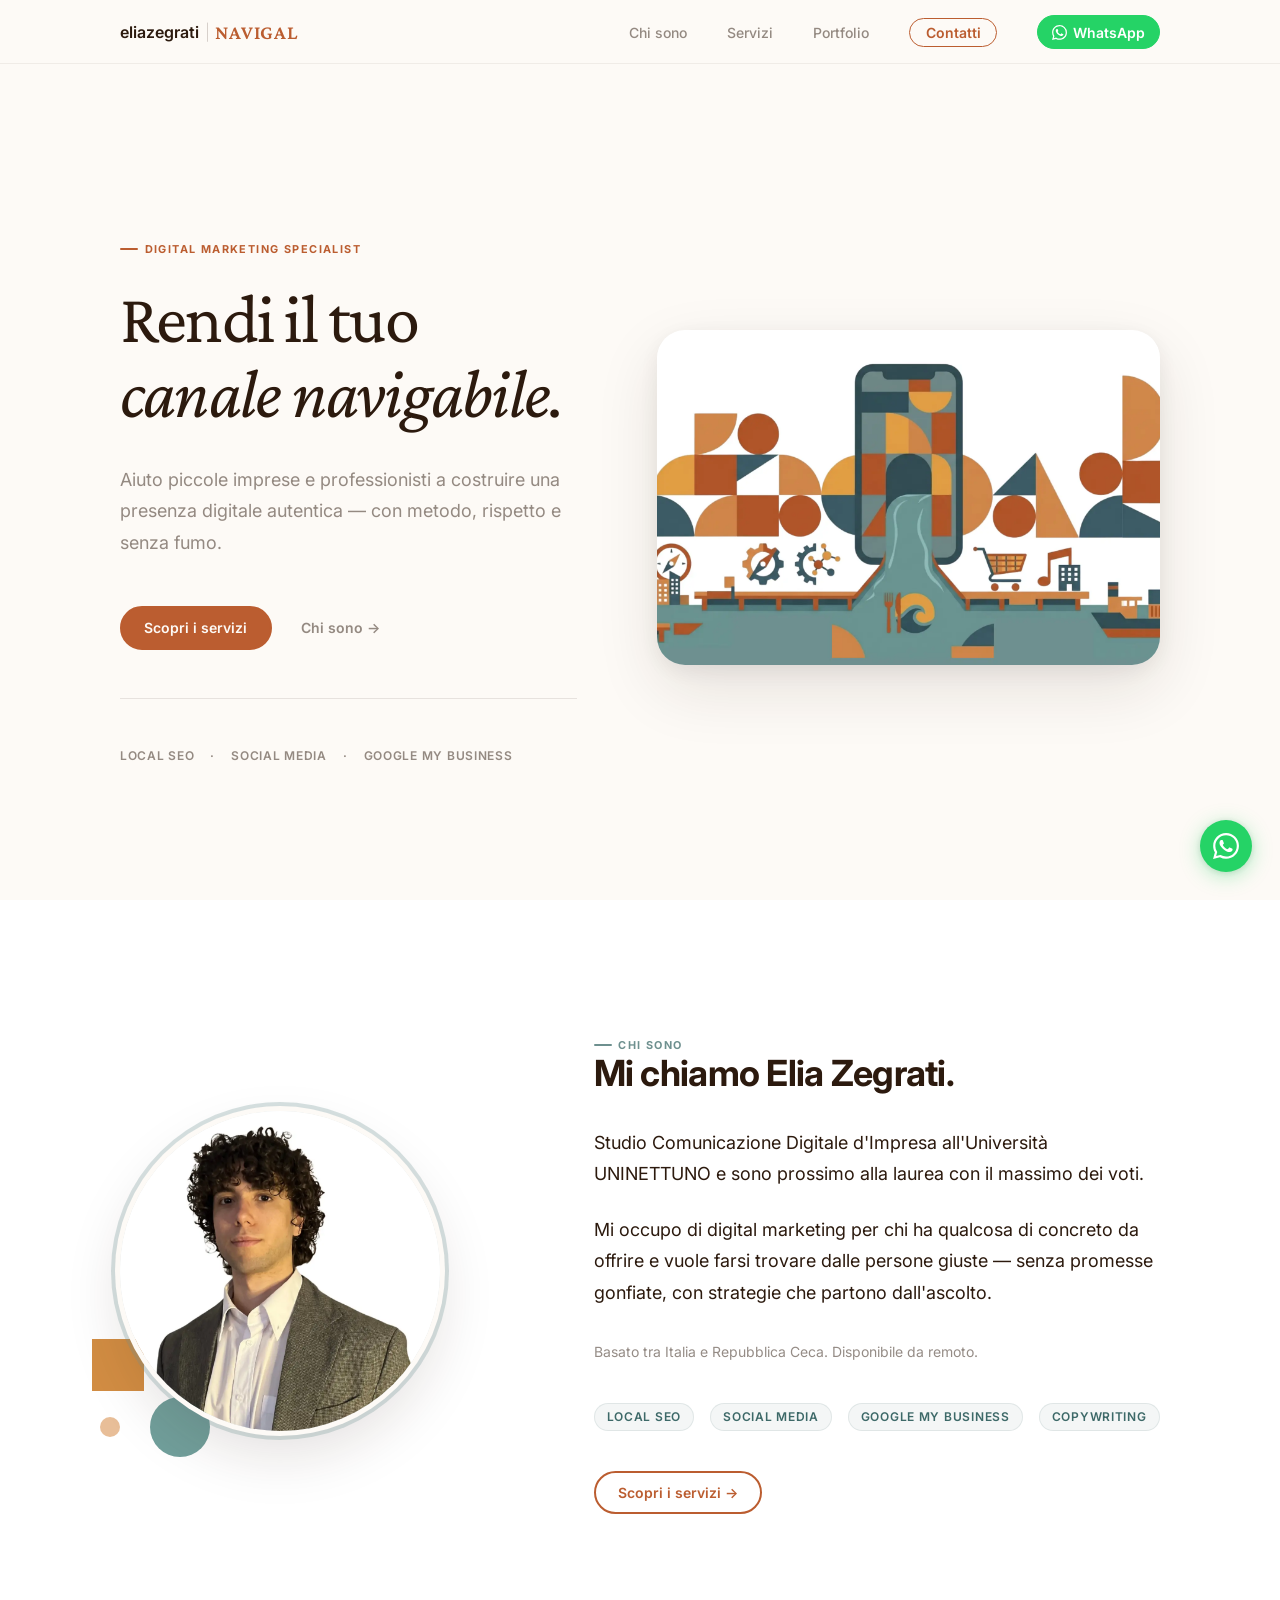
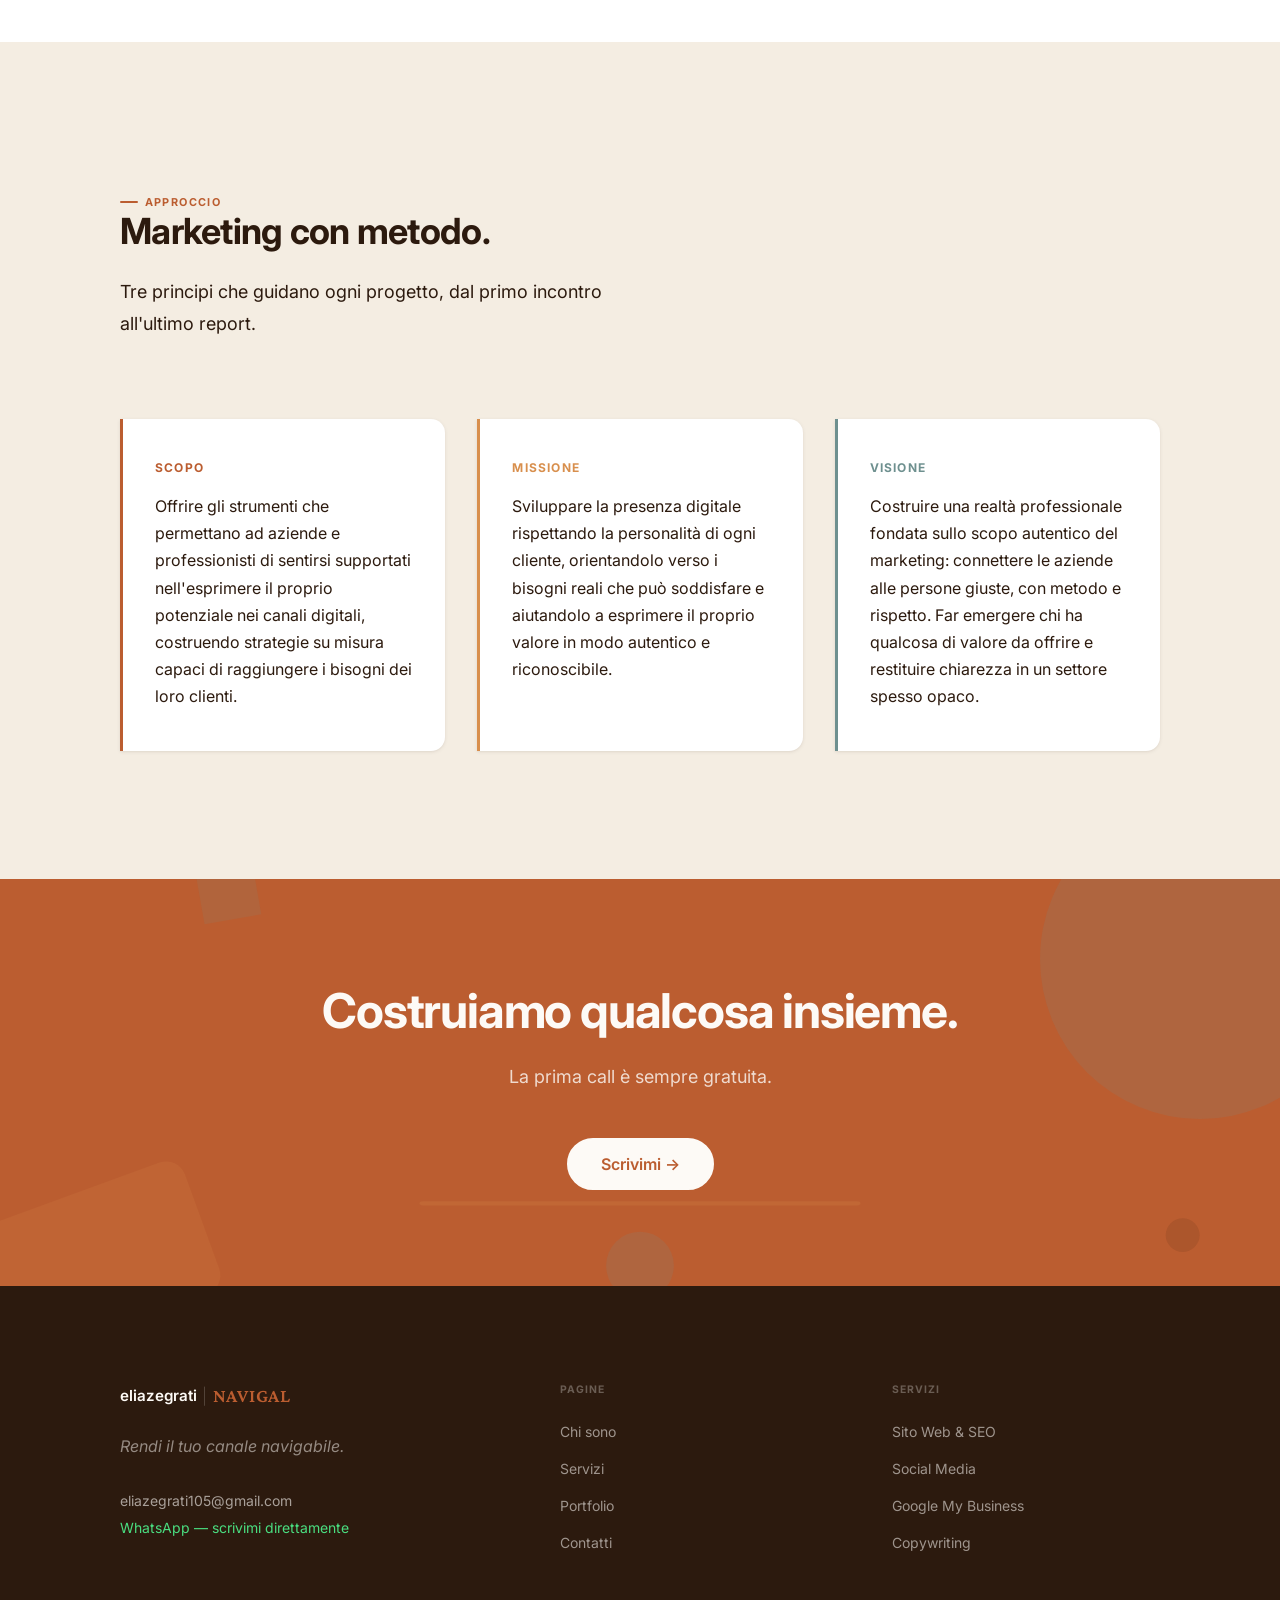
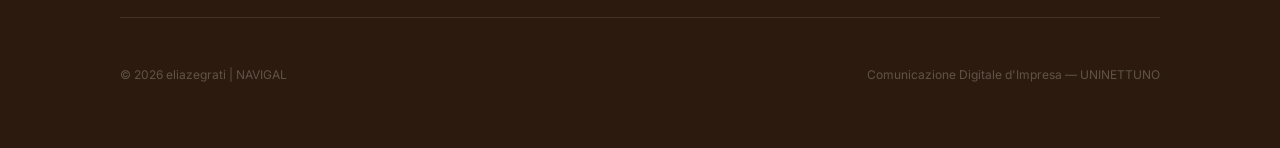
==== index.html @ 1ebd7a53 "primo commit" ====
<!DOCTYPE html>
<html lang="it">
<head>
  <meta charset="UTF-8">
  <meta name="viewport" content="width=device-width, initial-scale=1.0">
  <title>Elia Zegrati | NAVIGAL — Digital Marketing</title>
  <meta name="description" content="Elia Zegrati, digital marketing specialist. Local SEO, Social Media, Copywriting per piccole imprese e professionisti.">
  <link rel="preconnect" href="https://fonts.googleapis.com">
  <link rel="preconnect" href="https://fonts.gstatic.com" crossorigin>
  <link href="https://fonts.googleapis.com/css2?family=Crimson+Pro:ital,wght@0,400;0,500;0,600;1,400;1,500&family=Inter:wght@400;500;600;700;800&display=swap" rel="stylesheet">
  <link rel="stylesheet" href="css/reset.css">
  <link rel="stylesheet" href="css/variables.css">
  <link rel="stylesheet" href="css/typography.css">
  <link rel="stylesheet" href="css/components.css">
  <link rel="stylesheet" href="css/layout.css">
</head>
<body>

  <!-- ══ NAVIGATION ══ -->
  <header class="site-header" id="site-header">
    <div class="container">
      <nav class="nav" aria-label="Navigazione principale">
        <a href="index.html" class="nav-logo" aria-label="Torna alla home — Elia Zegrati NAVIGAL">
          <span class="nav-logo-name">eliazegrati</span>
          <span class="nav-logo-sep" aria-hidden="true">|</span>
          <span class="nav-logo-brand">NAVIGAL</span>
        </a>
        <button class="nav-toggle" id="nav-toggle" aria-expanded="false" aria-controls="nav-menu" aria-label="Apri menu di navigazione">
          <span></span><span></span><span></span>
        </button>
        <ul class="nav-menu" id="nav-menu" role="list">
          <li><a href="#chi-sono" class="nav-link">Chi sono</a></li>
          <li><a href="servizi.html" class="nav-link">Servizi</a></li>
          <li><a href="portfolio.html" class="nav-link">Portfolio</a></li>
          <li><a href="mailto:eliazegrati105@gmail.com" class="nav-cta">Contatti</a></li>
          <li>
            <a href="https://wa.me/393393580501" class="nav-wa" target="_blank" rel="noopener noreferrer" aria-label="Scrivimi su WhatsApp">
              <svg viewBox="0 0 24 24" fill="currentColor" aria-hidden="true"><path d="M17.472 14.382c-.297-.149-1.758-.867-2.03-.967-.273-.099-.471-.148-.67.15-.197.297-.767.966-.94 1.164-.173.199-.347.223-.644.075-.297-.15-1.255-.463-2.39-1.475-.883-.788-1.48-1.761-1.653-2.059-.173-.297-.018-.458.13-.606.134-.133.298-.347.446-.52.149-.174.198-.298.298-.497.099-.198.05-.371-.025-.52-.075-.149-.669-1.612-.916-2.207-.242-.579-.487-.5-.669-.51-.173-.008-.371-.01-.57-.01-.198 0-.52.074-.792.372-.272.297-1.04 1.016-1.04 2.479 0 1.462 1.065 2.875 1.213 3.074.149.198 2.096 3.2 5.077 4.487.709.306 1.262.489 1.694.625.712.227 1.36.195 1.871.118.571-.085 1.758-.719 2.006-1.413.248-.694.248-1.289.173-1.413-.074-.124-.272-.198-.57-.347m-5.421 7.403h-.004a9.87 9.87 0 01-5.031-1.378l-.361-.214-3.741.982.998-3.648-.235-.374a9.86 9.86 0 01-1.51-5.26c.001-5.45 4.436-9.884 9.888-9.884 2.64 0 5.122 1.03 6.988 2.898a9.825 9.825 0 012.893 6.994c-.003 5.45-4.437 9.884-9.885 9.884m8.413-18.297A11.815 11.815 0 0012.05 0C5.495 0 .16 5.335.157 11.892c0 2.096.547 4.142 1.588 5.945L.057 24l6.305-1.654a11.882 11.882 0 005.683 1.448h.005c6.554 0 11.89-5.335 11.893-11.893a11.821 11.821 0 00-3.48-8.413z"/></svg>
              WhatsApp
            </a>
          </li>
        </ul>
      </nav>
    </div>
  </header>

  <main>

    <!-- ══ HERO ══ -->
    <section class="hero" aria-label="Presentazione">
      <div class="container">
        <div class="hero-inner">

          <!-- Copy — scorrimento lento -->
          <div class="hero-parallax-l">
            <div class="hero-content">
              <p class="hero-eyebrow">Digital Marketing Specialist</p>
              <h1 class="hero-headline">
                Rendi il tuo<br>
                <em>canale navigabile.</em>
              </h1>
              <p class="hero-sub">
                Aiuto piccole imprese e professionisti a costruire una presenza digitale autentica — con metodo, rispetto e senza fumo.
              </p>
              <div class="hero-actions">
                <a href="servizi.html" class="btn btn-primary">Scopri i servizi</a>
                <a href="#chi-sono" class="btn btn-ghost">Chi sono →</a>
              </div>
              <div class="hero-services" aria-label="Aree di competenza">
                <span class="hero-service-tag">Local SEO</span>
                <span class="hero-service-tag" aria-hidden="true">·</span>
                <span class="hero-service-tag">Social Media</span>
                <span class="hero-service-tag" aria-hidden="true">·</span>
                <span class="hero-service-tag">Google My Business</span>
              </div>
            </div>
          </div>

          <!-- Finestra illustrazione — scorrimento più lento -->
          <div class="hero-parallax-r" aria-hidden="true">
            <div class="hero-window">
              <img
                src="assets/elia-zegrati-navigal-marketing-hero.webp"
                alt=""
                class="hero-window-img"
                fetchpriority="high"
                decoding="async"
              >
            </div>
          </div>

        </div>
      </div>
    </section>

    <!-- ══ CHI SONO ══ -->
    <section class="section section--bg-white" id="chi-sono" aria-labelledby="chisono-heading">
      <div class="container">
        <div class="chisono-grid">

          <div class="chisono-photo-wrap reveal">
            <img
              src="assets/elia-zegrati-digital-marketing-specialist.webp"
              alt="Ritratto di Elia Zegrati"
              class="chisono-photo"
              width="320"
              height="320"
            >
            <svg class="chisono-geo-accent" viewBox="0 0 120 120" fill="none" aria-hidden="true">
              <rect x="0" y="0" width="52" height="52" fill="#C8741A" opacity="0.82"/>
              <circle cx="88" cy="88" r="30" fill="#4A847F" opacity="0.78"/>
              <rect x="58" y="2" width="26" height="26" fill="#BB5D30" opacity="0.52" transform="rotate(18 71 15)"/>
              <circle cx="18" cy="88" r="10" fill="#D88F4D" opacity="0.58"/>
            </svg>
          </div>

          <div class="chisono-text">
            <p class="section-label section-label--verde reveal">Chi sono</p>
            <h2 id="chisono-heading" class="display-md reveal reveal-d1" style="margin-bottom: var(--sp-4);">
              Mi chiamo Elia Zegrati.
            </h2>
            <p class="body-lg reveal reveal-d2">
              Studio Comunicazione Digitale d'Impresa all'Università UNINETTUNO e sono prossimo alla laurea con il massimo dei voti.
            </p>
            <p class="body-lg reveal reveal-d2" style="margin-top: var(--sp-3);">
              Mi occupo di digital marketing per chi ha qualcosa di concreto da offrire e vuole farsi trovare dalle persone giuste — senza promesse gonfiate, con strategie che partono dall'ascolto.
            </p>
            <p class="body-sm reveal reveal-d2" style="margin-top: var(--sp-4); color: var(--inchiostro-50);">
              Basato tra Italia e Repubblica Ceca. Disponibile da remoto.
            </p>
          </div>

          <div class="chisono-after">
            <div class="chisono-tags reveal reveal-d3">
              <span class="chisono-tag">Local SEO</span>
              <span class="chisono-tag">Social Media</span>
              <span class="chisono-tag">Google My Business</span>
              <span class="chisono-tag">Copywriting</span>
            </div>
            <div style="margin-top: var(--sp-5);" class="reveal reveal-d3">
              <a href="servizi.html" class="btn btn-outline">Scopri i servizi →</a>
            </div>
          </div>

        </div>
      </div>
    </section>

    <!-- ══ APPROCCIO / VALORI ══ -->
    <section class="section section--bg-warm" aria-labelledby="approccio-heading">
      <div class="container">
        <div class="valori-intro reveal">
          <p class="section-label">Approccio</p>
          <h2 id="approccio-heading" class="display-md" style="margin-bottom: var(--sp-3);">Marketing con metodo.</h2>
          <p class="body-lg" style="max-width: 520px;">
            Tre principi che guidano ogni progetto, dal primo incontro all'ultimo report.
          </p>
        </div>

        <div class="valori-grid">
          <div class="valore-card valore-card--scopo reveal reveal-d1">
            <p class="valore-label">Scopo</p>
            <p class="body-md">
              Offrire gli strumenti che permettano ad aziende e professionisti di sentirsi supportati nell'esprimere il proprio potenziale nei canali digitali, costruendo strategie su misura capaci di raggiungere i bisogni dei loro clienti.
            </p>
          </div>
          <div class="valore-card valore-card--missione reveal reveal-d2">
            <p class="valore-label">Missione</p>
            <p class="body-md">
              Sviluppare la presenza digitale rispettando la personalità di ogni cliente, orientandolo verso i bisogni reali che può soddisfare e aiutandolo a esprimere il proprio valore in modo autentico e riconoscibile.
            </p>
          </div>
          <div class="valore-card valore-card--visione reveal reveal-d3">
            <p class="valore-label">Visione</p>
            <p class="body-md">
              Costruire una realtà professionale fondata sullo scopo autentico del marketing: connettere le aziende alle persone giuste, con metodo e rispetto. Far emergere chi ha qualcosa di valore da offrire e restituire chiarezza in un settore spesso opaco.
            </p>
          </div>
        </div>
      </div>
    </section>

    <!-- ══ CTA STRIP ══ -->
    <div class="cta-strip" aria-label="Contatto">
      <svg class="cta-geo" aria-hidden="true" viewBox="0 0 1200 240" fill="none" preserveAspectRatio="xMidYMid slice">
        <!-- diamond ambra left -->
        <rect x="38" y="52" width="76" height="76" fill="#D88F4D" opacity="0.24" transform="rotate(45 76 90)"/>
        <!-- verde large circle top-right -->
        <circle cx="1108" cy="-8" r="108" fill="#6E908F" opacity="0.18"/>
        <!-- inchiostro rotated square top-left -->
        <rect x="-18" y="-18" width="58" height="58" fill="#2C1A0E" opacity="0.11" transform="rotate(14 11 11)"/>
        <!-- ambra triangle right -->
        <polygon points="1148,55 1200,168 1096,168" fill="#D88F4D" opacity="0.14"/>
        <!-- verde small circle bottom-center -->
        <circle cx="600" cy="228" r="20" fill="#6E908F" opacity="0.16"/>
        <!-- white dot left-center -->
        <circle cx="176" cy="182" r="15" fill="#fff" opacity="0.09"/>
        <!-- ambra thin line accent center -->
        <rect x="470" y="190" width="260" height="2.5" fill="#D88F4D" opacity="0.20" rx="2"/>
        <!-- verde small rotated rect center-top -->
        <rect x="340" y="-10" width="34" height="34" fill="#6E908F" opacity="0.13" transform="rotate(-10 357 7)"/>
        <!-- inchiostro small circle bottom-right -->
        <circle cx="920" cy="210" r="10" fill="#2C1A0E" opacity="0.10"/>
      </svg>
      <div class="container">
        <p class="cta-strip-headline reveal">Costruiamo qualcosa insieme.</p>
        <p class="cta-strip-sub reveal reveal-d1">La prima call è sempre gratuita.</p>
        <a href="mailto:eliazegrati105@gmail.com?subject=Richiesta%20di%20informazioni" class="btn btn-white btn-lg reveal reveal-d2">
          Scrivimi →
        </a>
      </div>
    </div>

  </main>

  <!-- ══ FOOTER ══ -->
  <footer class="site-footer" aria-label="Piè di pagina">
    <div class="container">
      <div class="footer-grid">
        <div>
          <div class="footer-logo" aria-label="Elia Zegrati NAVIGAL">
            <span>eliazegrati</span>
            <span class="footer-logo-sep" aria-hidden="true">|</span>
            <span class="footer-logo-brand">NAVIGAL</span>
          </div>
          <p class="footer-tagline">Rendi il tuo canale navigabile.</p>
          <address class="footer-contact">
            <a href="mailto:eliazegrati105@gmail.com">eliazegrati105@gmail.com</a>
            <a href="https://wa.me/393393580501" class="whatsapp" target="_blank" rel="noopener noreferrer">WhatsApp — scrivimi direttamente</a>
          </address>
        </div>
        <div>
          <p class="footer-col-title">Pagine</p>
          <nav class="footer-nav" aria-label="Navigazione footer">
            <a href="#chi-sono">Chi sono</a>
            <a href="servizi.html">Servizi</a>
            <a href="portfolio.html">Portfolio</a>
            <a href="mailto:eliazegrati105@gmail.com">Contatti</a>
          </nav>
        </div>
        <div>
          <p class="footer-col-title">Servizi</p>
          <nav class="footer-nav" aria-label="Servizi footer">
            <a href="servizi.html">Sito Web &amp; SEO</a>
            <a href="servizi.html">Social Media</a>
            <a href="servizi.html">Google My Business</a>
            <a href="servizi.html">Copywriting</a>
          </nav>
        </div>
      </div>
      <div class="footer-bottom">
        <span>© 2026 eliazegrati | NAVIGAL</span>
        <span>Comunicazione Digitale d'Impresa — UNINETTUNO</span>
      </div>
    </div>
  </footer>

  <!-- ══ WHATSAPP FLOAT ══ -->
  <a href="https://wa.me/393393580501" class="wa-float" target="_blank" rel="noopener noreferrer" aria-label="Scrivimi su WhatsApp">
    <svg class="wa-float-icon" viewBox="0 0 24 24" fill="currentColor" aria-hidden="true">
      <path d="M17.472 14.382c-.297-.149-1.758-.867-2.03-.967-.273-.099-.471-.148-.67.15-.197.297-.767.966-.94 1.164-.173.199-.347.223-.644.075-.297-.15-1.255-.463-2.39-1.475-.883-.788-1.48-1.761-1.653-2.059-.173-.297-.018-.458.13-.606.134-.133.298-.347.446-.52.149-.174.198-.298.298-.497.099-.198.05-.371-.025-.52-.075-.149-.669-1.612-.916-2.207-.242-.579-.487-.5-.669-.51-.173-.008-.371-.01-.57-.01-.198 0-.52.074-.792.372-.272.297-1.04 1.016-1.04 2.479 0 1.462 1.065 2.875 1.213 3.074.149.198 2.096 3.2 5.077 4.487.709.306 1.262.489 1.694.625.712.227 1.36.195 1.871.118.571-.085 1.758-.719 2.006-1.413.248-.694.248-1.289.173-1.413-.074-.124-.272-.198-.57-.347m-5.421 7.403h-.004a9.87 9.87 0 01-5.031-1.378l-.361-.214-3.741.982.998-3.648-.235-.374a9.86 9.86 0 01-1.51-5.26c.001-5.45 4.436-9.884 9.888-9.884 2.64 0 5.122 1.03 6.988 2.898a9.825 9.825 0 012.893 6.994c-.003 5.45-4.437 9.884-9.885 9.884m8.413-18.297A11.815 11.815 0 0012.05 0C5.495 0 .16 5.335.157 11.892c0 2.096.547 4.142 1.588 5.945L.057 24l6.305-1.654a11.882 11.882 0 005.683 1.448h.005c6.554 0 11.89-5.335 11.893-11.893a11.821 11.821 0 00-3.48-8.413z"/>
    </svg>
  </a>

  <script src="js/nav.js"></script>
  <script src="js/scroll-reveal.js"></script>
</body>
</html>
---- css/variables.css ----
:root {
  /* ── Palette brand ── */
  --terracotta:     #BB5D30;
  --terracotta-d:   #A35229;
  --terracotta-15:  rgba(187,93,48,0.15);
  --terracotta-08:  rgba(187,93,48,0.08);
  --terracotta-04:  rgba(187,93,48,0.04);
  --ambra:          #D88F4D;
  --ambra-15:       rgba(216,143,77,0.15);
  --ambra-08:       rgba(216,143,77,0.08);
  --verde:          #6E908F;
  --verde-15:       rgba(110,144,143,0.15);
  --verde-08:       rgba(110,144,143,0.08);
  --inchiostro:     #2C1A0E;
  --inchiostro-70:  rgba(44,26,14,0.70);
  --inchiostro-50:  rgba(44,26,14,0.50);
  --inchiostro-30:  rgba(44,26,14,0.30);
  --inchiostro-20:  rgba(44,26,14,0.20);
  --inchiostro-10:  rgba(44,26,14,0.10);
  --inchiostro-06:  rgba(44,26,14,0.06);
  --inchiostro-03:  rgba(44,26,14,0.03);

  /* ── Sfondi ── */
  --bg:       #FDFAF6;
  --bg-warm:  #F4EDE2;
  --bg-white: #FFFFFF;

  /* ── Font ── */
  --font-display: 'Crimson Pro', Georgia, serif;
  --font-body:    'Inter', system-ui, -apple-system, sans-serif;

  /* ── Scale tipografica ── */
  --text-xs:   0.75rem;
  --text-sm:   0.875rem;
  --text-base: 1rem;
  --text-lg:   1.125rem;
  --text-xl:   1.25rem;
  --text-2xl:  1.5rem;
  --text-3xl:  1.875rem;
  --text-4xl:  2.25rem;
  --text-5xl:  3rem;
  --text-6xl:  3.75rem;

  /* ── Spaziatura (griglia 8px) ── */
  --sp-1:  0.5rem;
  --sp-2:  1rem;
  --sp-3:  1.5rem;
  --sp-4:  2rem;
  --sp-5:  2.5rem;
  --sp-6:  3rem;
  --sp-8:  4rem;
  --sp-10: 5rem;
  --sp-12: 6rem;
  --sp-16: 8rem;
  --sp-20: 10rem;

  /* ── Layout ── */
  --max-w:      1120px;
  --max-w-text: 640px;
  --gutter:     clamp(1.25rem, 5vw, 2.5rem);
  --nav-h:      64px;

  /* ── Raggi ── */
  --r-sm:   4px;
  --r-md:   8px;
  --r-lg:   14px;
  --r-xl:   20px;
  --r-2xl:  28px;
  --r-full: 9999px;

  /* ── Ombre ── */
  --shadow-sm: 0 1px 4px rgba(44,26,14,0.07), 0 1px 2px rgba(44,26,14,0.04);
  --shadow-md: 0 4px 20px rgba(44,26,14,0.09), 0 2px 8px rgba(44,26,14,0.05);
  --shadow-lg: 0 12px 48px rgba(44,26,14,0.11), 0 4px 16px rgba(44,26,14,0.06);

  /* ── Transizioni ── */
  --t-fast: 150ms cubic-bezier(0.4,0,0.2,1);
  --t-base: 260ms cubic-bezier(0.4,0,0.2,1);
  --t-slow: 420ms cubic-bezier(0.22,1,0.36,1);
}
---- css/typography.css ----
/* ── Display — Inter ── */
.display-xl {
  font-family: var(--font-body);
  font-size: clamp(var(--text-5xl), 7vw, var(--text-6xl));
  font-weight: 800;
  line-height: 1.06;
  letter-spacing: -0.03em;
  color: var(--inchiostro);
}
.display-lg {
  font-family: var(--font-body);
  font-size: clamp(var(--text-4xl), 5vw, var(--text-5xl));
  font-weight: 700;
  line-height: 1.1;
  letter-spacing: -0.025em;
  color: var(--inchiostro);
}
.display-md {
  font-family: var(--font-body);
  font-size: clamp(var(--text-3xl), 4vw, var(--text-4xl));
  font-weight: 700;
  line-height: 1.15;
  letter-spacing: -0.02em;
  color: var(--inchiostro);
}
.display-sm {
  font-family: var(--font-body);
  font-size: clamp(var(--text-2xl), 3vw, var(--text-3xl));
  font-weight: 600;
  line-height: 1.2;
  letter-spacing: -0.015em;
  color: var(--inchiostro);
}
.display-italic { font-style: italic; }

/* ── Heading — Inter ── */
.heading-lg { font-family: var(--font-body); font-size: var(--text-2xl); font-weight: 700; line-height: 1.25; color: var(--inchiostro); }
.heading-md { font-family: var(--font-body); font-size: var(--text-xl);  font-weight: 600; line-height: 1.3;  color: var(--inchiostro); }
.heading-sm { font-family: var(--font-body); font-size: var(--text-lg);  font-weight: 600; line-height: 1.35; color: var(--inchiostro); }

/* ── Body — Inter ── */
.body-lg { font-family: var(--font-body); font-size: var(--text-lg);  line-height: 1.75; color: var(--inchiostro); }
.body-md { font-family: var(--font-body); font-size: var(--text-base); line-height: 1.7;  color: var(--inchiostro); }
.body-sm { font-family: var(--font-body); font-size: var(--text-sm);  line-height: 1.65; color: var(--inchiostro); }

/* ── Utilities ── */
.text-accent    { color: var(--terracotta); }
.text-secondary { color: var(--inchiostro-50); }
.text-muted     { color: var(--inchiostro-30); }

/* ── Section label ── */
.section-label {
  display: inline-flex;
  align-items: center;
  gap: 0.6em;
  font-family: var(--font-body);
  font-size: 0.68rem;
  font-weight: 700;
  letter-spacing: 0.13em;
  text-transform: uppercase;
  color: var(--terracotta);
}
.section-label::before {
  content: '';
  display: block;
  width: 18px;
  height: 2px;
  background: var(--terracotta);
  border-radius: 1px;
  flex-shrink: 0;
}

/* Verde variant */
.section-label--verde { color: var(--verde); }
.section-label--verde::before { background: var(--verde); }

/* ── Quote ── */
.quote {
  font-family: var(--font-body);
  font-style: italic;
  font-size: clamp(var(--text-xl), 3vw, var(--text-3xl));
  font-weight: 400;
  line-height: 1.5;
  color: var(--inchiostro);
}
---- css/components.css ----
/* ══════════════════════════════════════════
   COMPONENTS
   ══════════════════════════════════════════ */

body {
  font-family: var(--font-body);
  background-color: var(--bg);
  color: var(--inchiostro);
}

.container {
  width: 100%;
  max-width: var(--max-w);
  margin: 0 auto;
  padding: 0 var(--gutter);
}

/* ─────────────── NAV ─── */
.site-header {
  position: fixed;
  top: 0; left: 0; right: 0;
  z-index: 100;
  height: var(--nav-h);
  background: rgba(253,250,246,0.94);
  backdrop-filter: blur(16px);
  -webkit-backdrop-filter: blur(16px);
  border-bottom: 1px solid var(--inchiostro-06);
  transition: box-shadow var(--t-base);
}
.site-header.scrolled {
  box-shadow: 0 2px 24px rgba(44,26,14,0.08);
}
.nav {
  display: flex;
  align-items: center;
  justify-content: space-between;
  height: var(--nav-h);
}
.nav-logo {
  display: flex;
  align-items: center;
  gap: 0.35em;
  font-family: var(--font-body);
  font-size: 1rem;
  font-weight: 600;
  color: var(--inchiostro);
  letter-spacing: 0em;
}
.nav-logo:focus-visible { outline: 2px solid var(--terracotta); outline-offset: 3px; border-radius: var(--r-sm); }
.nav-logo-sep {
  color: var(--inchiostro-20);
  font-weight: 300;
  font-size: 1rem;
}
.nav-logo-brand {
  font-family: var(--font-display);
  font-weight: 600;
  font-size: 1.25rem;
  letter-spacing: 0.04em;
  color: var(--terracotta);
  text-transform: uppercase;
}
.nav-menu {
  display: flex;
  align-items: center;
  gap: var(--sp-5);
}
.nav-link {
  font-size: var(--text-sm);
  font-weight: 500;
  color: var(--inchiostro-50);
  transition: color var(--t-fast);
  padding-bottom: 2px;
  border-bottom: 1.5px solid transparent;
}
.nav-link:hover { color: var(--inchiostro); }
.nav-link.active { color: var(--inchiostro); border-bottom-color: var(--terracotta); }
.nav-link:focus-visible { outline: 2px solid var(--terracotta); outline-offset: 3px; border-radius: var(--r-sm); }
.nav-cta {
  font-size: var(--text-sm);
  font-weight: 600;
  color: var(--terracotta);
  border: 1.5px solid var(--terracotta);
  padding: 0.38em 1.1em;
  border-radius: var(--r-full);
  transition: background var(--t-fast), color var(--t-fast);
}
.nav-cta:hover { background: var(--terracotta); color: var(--bg); }
.nav-cta:focus-visible { outline: 2px solid var(--terracotta); outline-offset: 3px; }
.nav-wa {
  display: inline-flex;
  align-items: center;
  gap: 6px;
  font-family: var(--font-body);
  font-size: var(--text-sm);
  font-weight: 600;
  background: #25D366;
  color: #fff;
  border: 1.5px solid #25D366;
  padding: 0.38em 1em;
  border-radius: var(--r-full);
  white-space: nowrap;
  transition: background var(--t-fast), border-color var(--t-fast), transform 120ms ease;
}
.nav-wa:hover { background: #1fba5a; border-color: #1fba5a; }
.nav-wa:active { transform: scale(0.97); }
.nav-wa:focus-visible { outline: 2px solid #25D366; outline-offset: 3px; }
.nav-wa svg { width: 15px; height: 15px; display: block; flex-shrink: 0; }
.nav-toggle {
  display: none;
  flex-direction: column;
  justify-content: center;
  gap: 5px;
  padding: 6px 4px;
  z-index: 10;
}
.nav-toggle span {
  display: block;
  width: 22px;
  height: 2px;
  background: var(--inchiostro);
  border-radius: 1px;
  transition: transform var(--t-base), opacity var(--t-fast);
}
.nav-toggle[aria-expanded="true"] span:nth-child(1) { transform: translateY(7px) rotate(45deg); }
.nav-toggle[aria-expanded="true"] span:nth-child(2) { opacity: 0; }
.nav-toggle[aria-expanded="true"] span:nth-child(3) { transform: translateY(-7px) rotate(-45deg); }

@media (max-width: 768px) {
  .nav-toggle { display: flex; }
  .nav-menu {
    display: none;
    position: absolute;
    top: var(--nav-h); left: 0; right: 0;
    background: var(--bg);
    border-bottom: 1px solid var(--inchiostro-10);
    flex-direction: column;
    padding: var(--sp-4) var(--gutter) var(--sp-5);
    gap: var(--sp-3);
    align-items: flex-start;
    box-shadow: 0 8px 24px rgba(44,26,14,0.08);
  }
  .nav-menu.open { display: flex; }
  .nav-cta { padding: 0.5em 1.3em; }
}

/* ─────────────── BOTTONI ─── */
.btn {
  display: inline-flex;
  align-items: center;
  justify-content: center;
  gap: 0.45em;
  font-family: var(--font-body);
  font-size: var(--text-sm);
  font-weight: 600;
  border-radius: var(--r-full);
  padding: 0.65em 1.6em;
  border: 2px solid transparent;
  transition: background var(--t-fast), color var(--t-fast), border-color var(--t-fast), transform 120ms ease;
  white-space: nowrap;
  cursor: pointer;
}
.btn:active { transform: scale(0.98); }
.btn:focus-visible { outline: 2px solid var(--terracotta); outline-offset: 3px; }
.btn-primary { background: var(--terracotta); color: var(--bg); border-color: var(--terracotta); }
.btn-primary:hover { background: var(--terracotta-d); border-color: var(--terracotta-d); }
.btn-outline { background: transparent; color: var(--terracotta); border-color: var(--terracotta); }
.btn-outline:hover { background: var(--terracotta); color: var(--bg); }
.btn-ghost { background: transparent; color: var(--inchiostro-50); border-color: transparent; padding-left: 0.2em; padding-right: 0.2em; }
.btn-ghost:hover { color: var(--inchiostro); }
.btn-white { background: var(--bg); color: var(--terracotta); border-color: var(--bg); }
.btn-white:hover { background: transparent; color: var(--bg); }
.btn-dark { background: var(--inchiostro); color: var(--bg); border-color: var(--inchiostro); }
.btn-dark:hover { background: rgba(44,26,14,0.85); }
.btn-sm { font-size: var(--text-xs); padding: 0.5em 1.2em; }
.btn-lg { font-size: var(--text-base); padding: 0.75em 2em; }

/* ─────────────── VALUE CARDS ─── */
.valore-card {
  padding: var(--sp-5) var(--sp-4);
  border-left: 3px solid;
  background: var(--bg-white);
  border-radius: 0 var(--r-lg) var(--r-lg) 0;
  box-shadow: var(--shadow-sm);
}
.valore-card--scopo    { border-left-color: var(--terracotta); }
.valore-card--missione { border-left-color: var(--ambra); }
.valore-card--visione  { border-left-color: var(--verde); }
.valore-label {
  font-size: var(--text-xs);
  font-weight: 700;
  letter-spacing: 0.1em;
  text-transform: uppercase;
  margin-bottom: var(--sp-2);
}
.valore-card--scopo    .valore-label { color: var(--terracotta); }
.valore-card--missione .valore-label { color: var(--ambra); }
.valore-card--visione  .valore-label { color: var(--verde); }

/* ─────────────── TAB BAR ─── */
.tab-bar {
  display: flex;
  gap: 4px;
  background: var(--inchiostro-06);
  padding: 4px;
  border-radius: var(--r-full);
  width: fit-content;
  margin: 0 auto var(--sp-10);
}
.tab-btn {
  font-family: var(--font-body);
  font-size: var(--text-sm);
  font-weight: 600;
  padding: 0.45em 1.5em;
  border-radius: var(--r-full);
  color: var(--inchiostro-50);
  transition: background var(--t-fast), color var(--t-fast), box-shadow var(--t-fast);
  white-space: nowrap;
}
.tab-btn.active { background: var(--bg-white); color: var(--inchiostro); box-shadow: var(--shadow-sm); }
.tab-btn:hover:not(.active) { color: var(--inchiostro); }
.tab-btn:focus-visible { outline: 2px solid var(--terracotta); outline-offset: 2px; }
.tab-pane { display: none; }
.tab-pane.active { display: block; }

/* ─────────────── PACKAGE CARDS ─── */
.pkg-grid {
  display: grid;
  grid-template-columns: repeat(3, 1fr);
  gap: var(--sp-3);
  align-items: start;
}
.pkg-card {
  background: var(--bg-white);
  border: 1px solid var(--inchiostro-10);
  border-radius: var(--r-xl);
  padding: var(--sp-5) var(--sp-4);
  display: flex;
  flex-direction: column;
  gap: var(--sp-3);
  cursor: pointer;
  transition: box-shadow var(--t-base), transform var(--t-base), border-color var(--t-base);
  position: relative;
}
.pkg-card:hover { box-shadow: var(--shadow-md); transform: translateY(-3px); border-color: var(--inchiostro-20); }
.pkg-card.selected { border-color: var(--terracotta); box-shadow: 0 0 0 2px var(--terracotta-15), var(--shadow-md); }
.pkg-card.featured { background: var(--inchiostro); border-color: var(--inchiostro); }
.pkg-card.featured:hover { box-shadow: var(--shadow-lg); transform: translateY(-4px); }
.pkg-card.featured.selected { box-shadow: 0 0 0 2px var(--terracotta-15), var(--shadow-lg); }

/* Featured overrides */
.pkg-card.featured .pkg-name      { color: var(--bg); }
.pkg-card.featured .pkg-tagline   { color: rgba(253,250,246,0.6); }
.pkg-card.featured .pkg-divider   { background: rgba(253,250,246,0.12); }
.pkg-card.featured .pkg-section-label { color: rgba(253,250,246,0.4); }
.pkg-card.featured .pkg-feature   { color: rgba(253,250,246,0.7); }
.pkg-card.featured .pkg-price     { color: var(--bg); }
.pkg-card.featured .pkg-price-sub { color: rgba(253,250,246,0.5); }
.pkg-card.featured .pkg-addon     { background: rgba(255,255,255,0.07); border-color: rgba(255,255,255,0.1); }
.pkg-card.featured .pkg-addon-label { color: rgba(253,250,246,0.6); }
.pkg-card.featured .pkg-addon-price { color: var(--bg); }
.pkg-card.featured .pkg-pill      { background: rgba(255,255,255,0.08); border-color: rgba(255,255,255,0.12); color: rgba(253,250,246,0.65); }
.pkg-card.featured .pkg-feature-dot { background: rgba(187,93,48,0.3); color: #F4A574; }
.pkg-card.featured .btn-outline   { border-color: rgba(253,250,246,0.3); color: var(--bg); }
.pkg-card.featured .btn-outline:hover { background: rgba(253,250,246,0.1); }
.pkg-card.featured .pkg-expand-hint { color: rgba(253,250,246,0.3); }

.pkg-badge {
  display: inline-flex;
  align-items: center;
  gap: 4px;
  font-family: var(--font-body);
  font-size: 0.62rem;
  font-weight: 700;
  letter-spacing: 0.09em;
  text-transform: uppercase;
  padding: 3px 10px;
  border-radius: var(--r-full);
  background: var(--terracotta-08);
  color: var(--terracotta);
  border: 1px solid var(--terracotta-15);
  width: fit-content;
}
.pkg-card.featured .pkg-badge { background: var(--terracotta); color: var(--bg); border-color: transparent; }
.pkg-name {
  font-family: var(--font-body);
  font-size: var(--text-2xl);
  font-weight: 700;
  letter-spacing: -0.02em;
  color: var(--inchiostro);
  line-height: 1.15;
}
.pkg-tagline { font-size: var(--text-sm); color: var(--inchiostro-50); line-height: 1.5; }
.pkg-price {
  font-family: var(--font-body);
  font-size: var(--text-5xl);
  font-weight: 700;
  letter-spacing: -0.03em;
  line-height: 1;
  color: var(--inchiostro);
}
.pkg-price-sub { font-size: var(--text-sm); color: var(--inchiostro-50); margin-top: 5px; }
.pkg-divider { height: 1px; background: var(--inchiostro-10); }
.pkg-section-label {
  font-size: 0.62rem;
  font-weight: 700;
  letter-spacing: 0.1em;
  text-transform: uppercase;
  color: var(--inchiostro-20);
  margin-bottom: var(--sp-1);
}
.pkg-features { display: flex; flex-direction: column; gap: 8px; }
.pkg-feature { display: flex; gap: 9px; align-items: flex-start; font-size: var(--text-sm); color: var(--inchiostro); line-height: 1.5; }
.pkg-feature-dot {
  width: 15px; min-width: 15px; height: 15px;
  border-radius: 50%;
  background: var(--verde-08);
  color: var(--verde);
  display: flex; align-items: center; justify-content: center;
  font-size: 9px; font-weight: 700;
  margin-top: 1px; flex-shrink: 0;
}
.pkg-addon {
  background: var(--inchiostro-03);
  border: 1px solid var(--inchiostro-10);
  border-radius: var(--r-md);
  padding: var(--sp-2);
  display: flex; justify-content: space-between; align-items: center; gap: var(--sp-2);
}
.pkg-addon-label { font-size: var(--text-sm); color: var(--inchiostro-50); }
.pkg-addon-price { font-size: var(--text-sm); font-weight: 600; color: var(--inchiostro); white-space: nowrap; }
.pkg-pill {
  display: inline-flex; align-items: center; gap: 6px;
  font-size: var(--text-xs); color: var(--inchiostro-50);
  background: var(--inchiostro-03); border: 1px solid var(--inchiostro-10);
  border-radius: var(--r-full); padding: 4px 12px; width: fit-content;
}
.pkg-expand-hint {
  font-size: var(--text-xs); color: var(--inchiostro-20);
  text-align: center; display: flex; align-items: center; justify-content: center;
  gap: 5px; margin-top: auto; padding-top: var(--sp-2);
}
.platform-tags { display: flex; flex-wrap: wrap; gap: 6px; }
.platform-tag {
  font-size: 11px; padding: 3px 9px;
  border-radius: var(--r-full);
  background: var(--inchiostro-03); border: 1px solid var(--inchiostro-10);
  color: var(--inchiostro-50);
}
.pkg-card.featured .platform-tag {
  background: rgba(255,255,255,0.08); border-color: rgba(255,255,255,0.12);
  color: rgba(253,250,246,0.65);
}

/* ─────────────── PACKAGE DETAIL PANEL ─── */
.pkg-detail {
  grid-column: 1 / -1;
  display: none;
  background: var(--bg-white);
  border: 1.5px solid var(--terracotta-15);
  border-radius: var(--r-xl);
  padding: var(--sp-6);
  box-shadow: var(--shadow-md);
}
.pkg-detail.open {
  display: block;
  animation: slideDown 0.32s cubic-bezier(0.22,1,0.36,1);
}
@keyframes slideDown {
  from { opacity: 0; transform: translateY(-10px); }
  to   { opacity: 1; transform: translateY(0); }
}
.pkg-detail-header {
  display: flex; justify-content: space-between; align-items: flex-start;
  gap: var(--sp-4); margin-bottom: var(--sp-5); padding-bottom: var(--sp-5);
  border-bottom: 1px solid var(--inchiostro-10); flex-wrap: wrap;
}
.pkg-detail-price-block { text-align: right; }
.pkg-detail-price {
  font-family: var(--font-body); font-size: var(--text-4xl);
  font-weight: 700; letter-spacing: -0.03em; color: var(--inchiostro); line-height: 1;
}
.pkg-detail-price-sub { font-size: var(--text-sm); color: var(--inchiostro-50); margin-top: 4px; }
.pkg-detail-body { display: grid; grid-template-columns: 1fr 1fr; gap: var(--sp-6); }
.pkg-detail-col { display: flex; flex-direction: column; gap: var(--sp-4); }
.pkg-detail-block { display: flex; flex-direction: column; gap: var(--sp-2); }
.pkg-detail-block-label {
  font-size: 0.62rem; font-weight: 700; letter-spacing: 0.1em;
  text-transform: uppercase; color: var(--inchiostro-20);
}
.pkg-detail-features { display: flex; flex-direction: column; gap: 8px; }
.pkg-detail-feature { display: flex; gap: 9px; font-size: var(--text-sm); color: var(--inchiostro-70); line-height: 1.5; }
.pkg-detail-dot {
  width: 15px; min-width: 15px; height: 15px; border-radius: 50%;
  background: var(--terracotta-08); color: var(--terracotta);
  display: flex; align-items: center; justify-content: center;
  font-size: 9px; font-weight: 700; margin-top: 2px; flex-shrink: 0;
}
.pkg-detail-analysis {
  background: var(--verde-08); border: 1px solid var(--verde-15);
  border-radius: var(--r-lg); padding: var(--sp-3) var(--sp-4);
  display: flex; flex-direction: column; gap: var(--sp-2);
}
.pkg-detail-analysis-title {
  font-size: 0.62rem; font-weight: 700; letter-spacing: 0.1em;
  text-transform: uppercase; color: var(--verde);
}
.pkg-detail-analysis .pkg-detail-dot { background: var(--verde-15); color: var(--verde); }
.pkg-detail-addon {
  background: var(--ambra-15); border: 1px solid rgba(216,143,77,0.2);
  border-radius: var(--r-md); padding: var(--sp-2) var(--sp-3);
  display: flex; justify-content: space-between; align-items: center; gap: var(--sp-2);
  font-size: var(--text-sm);
}
.pkg-detail-addon-label { color: var(--inchiostro-70); }
.pkg-detail-addon-price { font-weight: 600; color: var(--inchiostro); }
.pkg-detail-footer {
  margin-top: var(--sp-5); padding-top: var(--sp-4);
  border-top: 1px solid var(--inchiostro-10);
  display: flex; justify-content: space-between; align-items: center;
  gap: var(--sp-3); flex-wrap: wrap;
}
.pkg-close-btn {
  font-size: var(--text-sm); color: var(--inchiostro-20);
  display: flex; align-items: center; gap: 5px;
  transition: color var(--t-fast);
}
.pkg-close-btn:hover { color: var(--inchiostro-50); }

/* ─────────────── CASE STUDY CARD ─── */
.case-card {
  background: var(--bg-white);
  border: 1px solid var(--inchiostro-10);
  border-radius: var(--r-2xl);
  overflow: hidden;
  box-shadow: var(--shadow-sm);
  transition: box-shadow var(--t-base);
}
.case-card:hover { box-shadow: var(--shadow-md); }
.case-card-body { padding: var(--sp-5) var(--sp-6); }
.case-result {
  display: inline-flex; align-items: center; gap: var(--sp-2);
  background: var(--verde-08); color: #4a7a79;
  border: 1px solid rgba(110,144,143,0.22);
  border-radius: var(--r-md); padding: 5px var(--sp-2);
  font-family: var(--font-body); font-size: var(--text-sm);
  font-weight: 600; margin-bottom: var(--sp-3);
}
.case-result-arrow { font-size: 1.1em; }
.case-toggle {
  margin-top: var(--sp-4);
  display: inline-flex; align-items: center; gap: 6px;
  font-size: var(--text-sm); font-weight: 600; color: var(--terracotta);
  transition: opacity var(--t-fast);
}
.case-toggle:hover { opacity: 0.75; }
.case-toggle:focus-visible { outline: 2px solid var(--terracotta); outline-offset: 3px; }
.case-details {
  max-height: 0; overflow: hidden;
  transition: max-height 0.45s cubic-bezier(0.4,0,0.2,1);
}
.case-details.open { max-height: 1000px; }
.case-details-inner {
  padding: var(--sp-5) var(--sp-6);
  border-top: 1px solid var(--inchiostro-10);
  display: grid; grid-template-columns: 1fr 1fr; gap: var(--sp-6);
}
.case-detail-block { display: flex; flex-direction: column; gap: var(--sp-3); }
.case-detail-label {
  font-size: 0.65rem; font-weight: 700; letter-spacing: 0.1em;
  text-transform: uppercase; color: var(--verde);
}
.case-links { display: flex; gap: var(--sp-3); flex-wrap: wrap; }

/* ─────────────── CTA STRIP ─── */
.cta-strip {
  background: var(--terracotta);
  padding: var(--sp-12) 0;
  text-align: center;
  position: relative;
  overflow: hidden;
}
.cta-strip::before {
  content: '';
  position: absolute;
  top: -80px; right: -80px;
  width: 320px; height: 320px;
  border-radius: 50%;
  background: rgba(110,144,143,0.16);
  pointer-events: none;
}
.cta-strip::after {
  content: '';
  position: absolute;
  bottom: -50px; left: -50px;
  width: 260px; height: 140px;
  border-radius: var(--r-xl);
  background: rgba(216,143,77,0.14);
  transform: rotate(-20deg);
  pointer-events: none;
}
.cta-geo {
  position: absolute;
  inset: 0;
  width: 100%;
  height: 100%;
  pointer-events: none;
  z-index: 0;
}
.cta-strip-headline {
  font-family: var(--font-body);
  font-size: clamp(var(--text-3xl), 4vw, var(--text-5xl));
  font-weight: 700; letter-spacing: -0.025em; color: var(--bg);
  margin-bottom: var(--sp-2); position: relative; z-index: 1;
}
.cta-strip-sub {
  font-size: var(--text-lg); color: rgba(253,250,246,0.8);
  margin-bottom: var(--sp-6); position: relative; z-index: 1;
}
.cta-strip .btn { position: relative; z-index: 1; }

/* ─────────────── FOOTER ─── */
.site-footer {
  background: var(--inchiostro);
  color: var(--bg);
  padding: var(--sp-12) 0 var(--sp-8);
}
.footer-grid {
  display: grid;
  grid-template-columns: 1.4fr 1fr 1fr;
  gap: var(--sp-8);
  padding-bottom: var(--sp-8);
  border-bottom: 1px solid rgba(253,250,246,0.1);
  margin-bottom: var(--sp-6);
}
.footer-logo {
  display: flex; align-items: center; gap: 0.35em;
  font-family: var(--font-body); font-size: 0.95rem;
  font-weight: 600; color: var(--bg); margin-bottom: var(--sp-3);
}
.footer-logo-sep { color: rgba(253,250,246,0.2); font-weight: 300; font-size: 1rem; }
.footer-logo-brand {
  font-family: var(--font-display); font-weight: 600;
  font-size: 1.2rem; letter-spacing: 0.04em;
  color: var(--terracotta); text-transform: uppercase;
}
.footer-tagline {
  font-family: var(--font-body); font-style: italic;
  font-size: var(--text-base); color: rgba(253,250,246,0.5);
  line-height: 1.5; margin-bottom: var(--sp-4);
}
.footer-contact { display: flex; flex-direction: column; gap: 6px; margin-top: var(--sp-3); }
.footer-contact a {
  display: inline-flex; align-items: center; gap: 6px;
  font-size: var(--text-sm); color: rgba(253,250,246,0.6);
  transition: color var(--t-fast);
}
.footer-contact a:hover { color: var(--bg); }
.footer-contact a.whatsapp { color: #4ade80; }
.footer-contact a.whatsapp:hover { color: #6ee7a0; }
.footer-col-title {
  font-size: 0.65rem; font-weight: 700; letter-spacing: 0.1em;
  text-transform: uppercase; color: rgba(253,250,246,0.3);
  margin-bottom: var(--sp-3);
}
.footer-nav { display: flex; flex-direction: column; gap: var(--sp-2); }
.footer-nav a {
  font-size: var(--text-sm); color: rgba(253,250,246,0.55);
  transition: color var(--t-fast);
}
.footer-nav a:hover { color: var(--bg); }
.footer-bottom {
  display: flex; justify-content: space-between; align-items: center;
  gap: var(--sp-4); font-size: var(--text-xs);
  color: rgba(253,250,246,0.25); flex-wrap: wrap;
}

/* ─────────────── SCROLL REVEAL ─── */
.reveal {
  opacity: 0;
  transform: translateY(18px);
  transition: opacity 0.65s cubic-bezier(0.22,1,0.36,1),
              transform 0.65s cubic-bezier(0.22,1,0.36,1);
}
.reveal.visible { opacity: 1; transform: translateY(0); }
.reveal-d1 { transition-delay: 0.08s; }
.reveal-d2 { transition-delay: 0.16s; }
.reveal-d3 { transition-delay: 0.24s; }
.reveal-d4 { transition-delay: 0.32s; }

/* ─────────────── INFO NOTE ─── */
.info-note {
  background: var(--verde-08); border: 1px solid var(--verde-15);
  border-radius: var(--r-lg); padding: var(--sp-4) var(--sp-5);
  font-size: var(--text-sm); color: var(--inchiostro-70);
  line-height: 1.65; display: flex; gap: var(--sp-3); align-items: flex-start;
}
.info-note-icon { font-size: var(--text-lg); flex-shrink: 0; margin-top: -2px; }

/* ─────────────── PAGE HEADER ─── */
.page-header {
  padding-top: calc(var(--nav-h) + var(--sp-12));
  padding-bottom: var(--sp-10);
}

/* ─────────────── COMING SOON ─── */
.coming-soon {
  border: 2px dashed var(--inchiostro-10);
  border-radius: var(--r-xl);
  padding: var(--sp-10);
  text-align: center;
  background: var(--bg-white);
}

/* ─────────────── WHATSAPP FLOAT ─── */
.wa-float {
  position: fixed;
  bottom: 28px;
  right: 28px;
  z-index: 200;
  display: flex;
  align-items: center;
  justify-content: center;
  width: 52px;
  height: 52px;
  background: #25D366;
  color: #fff;
  border-radius: 50%;
  box-shadow: 0 4px 20px rgba(37,211,102,0.35), 0 1px 6px rgba(0,0,0,0.12);
  text-decoration: none;
  transition: transform var(--t-fast), box-shadow var(--t-fast);
}
.wa-float:hover {
  transform: translateY(-2px);
  box-shadow: 0 8px 28px rgba(37,211,102,0.45), 0 2px 8px rgba(0,0,0,0.14);
}
.wa-float:active { transform: translateY(0); }
.wa-float:focus-visible { outline: 2px solid #25D366; outline-offset: 3px; border-radius: 50%; }
.wa-float-icon { width: 26px; height: 26px; flex-shrink: 0; }
@media (max-width: 600px) {
  .wa-float { bottom: 20px; right: 16px; width: 46px; height: 46px; }
  .wa-float-icon { width: 23px; height: 23px; }
}

/* ─────────────── RESPONSIVE ─── */
@media (max-width: 860px) {
  .pkg-grid { grid-template-columns: 1fr; max-width: 440px; margin: 0 auto; }
  .pkg-detail-body { grid-template-columns: 1fr; }
  .case-details-inner { grid-template-columns: 1fr; }
}
@media (max-width: 640px) {
  .footer-grid { grid-template-columns: 1fr; gap: var(--sp-6); }
  .footer-bottom { flex-direction: column; text-align: center; }
  .tab-bar { width: 100%; justify-content: center; }
}
---- css/layout.css ----
/* ══════════════════════════════════════════
   LAYOUT — hero, sections, page grids
   ══════════════════════════════════════════ */

/* ─────────────── SECTIONS ─── */
.section      { padding: var(--sp-16) 0; }
.section--sm  { padding: var(--sp-10) 0; }
.section--lg  { padding: var(--sp-16) 0 var(--sp-20); }
.section--bg-warm  { background: var(--bg-warm); }
.section--bg-white { background: var(--bg-white); }

/* ─────────────── HERO ─── */
.hero {
  min-height: 100svh;
  display: flex;
  align-items: center;
  padding-top: var(--nav-h);
  background: var(--bg);
  overflow: hidden;
}
.hero-inner {
  display: grid;
  grid-template-columns: 1fr 1.1fr;
  gap: var(--sp-10);
  align-items: center;
  padding: var(--sp-16) 0 var(--sp-12);
  width: 100%;
}

/* Wrapper parallax — JS muove questi a velocità diverse */
.hero-parallax-l,
.hero-parallax-r { will-change: transform; }

.hero-content { max-width: 500px; }

.hero-eyebrow {
  display: inline-flex;
  align-items: center;
  gap: 0.6em;
  font-family: var(--font-body);
  font-size: 0.68rem;
  font-weight: 700;
  letter-spacing: 0.13em;
  text-transform: uppercase;
  color: var(--terracotta);
  margin-bottom: var(--sp-3);
}
.hero-eyebrow::before {
  content: '';
  display: block;
  width: 18px;
  height: 2px;
  background: var(--terracotta);
  border-radius: 1px;
}
.hero-headline {
  font-family: var(--font-display);
  font-size: clamp(2.6rem, 5.5vw, 4.5rem);
  font-weight: 400;
  line-height: 1.07;
  letter-spacing: -0.025em;
  color: var(--inchiostro);
  margin-bottom: var(--sp-4);
}
.hero-headline em { font-style: italic; }
.hero-sub {
  font-size: var(--text-lg);
  color: var(--inchiostro-50);
  line-height: 1.75;
  margin-bottom: var(--sp-6);
}
.hero-actions {
  display: flex;
  gap: var(--sp-3);
  align-items: center;
  flex-wrap: wrap;
}
.hero-services {
  display: flex;
  gap: var(--sp-2);
  flex-wrap: wrap;
  margin-top: var(--sp-6);
  padding-top: var(--sp-6);
  border-top: 1px solid var(--inchiostro-10);
}
.hero-service-tag {
  font-size: var(--text-xs);
  font-weight: 600;
  letter-spacing: 0.06em;
  text-transform: uppercase;
  color: var(--inchiostro-50);
}

/* ── Finestra illustrazione ── */
.hero-window {
  width: 100%;
  aspect-ratio: 3 / 2;
  border-radius: var(--r-2xl);
  overflow: hidden;
  /* Ombra calda stratificata */
  box-shadow:
    0 24px 64px rgba(44,26,14,0.11),
    0 6px 24px rgba(44,26,14,0.07),
    inset 0 0 0 1px rgba(44,26,14,0.05);
}
.hero-window-img {
  display: block;
  width: 100%;
  height: 100%;
  object-fit: cover;
  /* Centra sul telefono (≈ 50% orizzontale, leggermente salito) */
  object-position: 52% 38%;
  /* Massima qualità di rendering */
  image-rendering: auto;
  -webkit-font-smoothing: antialiased;
}

/* Animazioni di entrata */
@keyframes heroFadeUp {
  from { opacity: 0; transform: translateY(36px); }
  to   { opacity: 1; transform: translateY(0); }
}
@keyframes heroWindowIn {
  from { opacity: 0; transform: translateY(52px) scale(0.975); }
  to   { opacity: 1; transform: translateY(0) scale(1); }
}
.hero-content {
  animation: heroFadeUp 0.9s cubic-bezier(0.22,1,0.36,1) 0.08s both;
}
.hero-window {
  animation: heroWindowIn 1.05s cubic-bezier(0.22,1,0.36,1) 0.22s both;
}

/* ─────────────── CHI SONO ─── */
.chisono-grid {
  display: grid;
  grid-template-columns: 1fr 1.5fr;
  column-gap: var(--sp-12);
  row-gap: var(--sp-5);
  align-items: start;
}
.chisono-photo-wrap {
  position: relative;
  grid-column: 1;
  grid-row: 1 / 3;
  align-self: center;
}
.chisono-photo {
  width: 100%;
  max-width: 320px;
  aspect-ratio: 1 / 1;
  object-fit: cover;
  object-position: center 10%;
  border-radius: 50%;
  box-shadow: 0 0 0 5px var(--bg), 0 0 0 9px rgba(110,144,143,0.28), 0 24px 56px rgba(44,26,14,0.13);
  display: block;
}
.chisono-geo-accent {
  position: absolute;
  bottom: -28px;
  left: -28px;
  width: 120px;
  height: 120px;
  z-index: -1;
}
.chisono-text {
  grid-column: 2;
  grid-row: 1;
  max-width: var(--max-w-text);
}
.chisono-text p + p { margin-top: var(--sp-3); }
.chisono-after {
  grid-column: 2;
  grid-row: 2;
}
.chisono-tags {
  display: flex;
  flex-wrap: wrap;
  gap: var(--sp-2);
}
.chisono-tag {
  font-family: var(--font-body);
  font-size: var(--text-xs);
  font-weight: 600;
  letter-spacing: 0.06em;
  text-transform: uppercase;
  color: #3d6968;
  background: var(--verde-08);
  border: 1px solid var(--verde-15);
  padding: 4px 12px;
  border-radius: var(--r-full);
}

/* ─────────────── VALORI ─── */
.valori-grid {
  display: grid;
  grid-template-columns: repeat(3, 1fr);
  gap: var(--sp-4);
}
.valori-intro { max-width: var(--max-w-text); margin-bottom: var(--sp-10); }
.valori-intro p { margin-top: var(--sp-3); }

/* ─────────────── SECTION HEADING ─── */
.section-heading { margin-bottom: var(--sp-10); }
.section-heading p { margin-top: var(--sp-3); max-width: 560px; }

/* ─────────────── TWO-COL INTRO ─── */
.two-col-intro {
  display: grid;
  grid-template-columns: 1fr 1fr;
  gap: var(--sp-8);
  align-items: start;
}

/* ─────────────── COMBINED NOTE ─── */
.combined-note { margin-top: var(--sp-8); }

/* ─────────────── RESPONSIVE ─── */
@media (max-width: 900px) {
  .hero-inner {
    grid-template-columns: 1fr;
    gap: var(--sp-6);
    padding-top: var(--sp-10);
    padding-bottom: var(--sp-8);
  }
  .hero-content { max-width: 100%; }
  /* Tablet: finestra centrata, dimensione media */
  .hero-window {
    max-width: 440px;
    margin: 0 auto;
    aspect-ratio: 16 / 9;
  }
  .chisono-grid {
    grid-template-columns: 1fr;
    grid-template-rows: unset;
  }
  .chisono-photo-wrap {
    order: 2;
    grid-column: auto;
    grid-row: auto;
    justify-self: center;
  }
  .chisono-photo { max-width: 240px; }
  .chisono-text { order: 1; grid-column: auto; grid-row: auto; }
  .chisono-after { order: 3; grid-column: auto; grid-row: auto; }
  .valori-grid { grid-template-columns: 1fr; }
  .two-col-intro { grid-template-columns: 1fr; }
}
@media (max-width: 600px) {
  .hero-headline { font-size: clamp(2rem, 9vw, 2.8rem); }
  .section { padding: var(--sp-10) 0; }
  .section--lg { padding: var(--sp-10) 0 var(--sp-12); }
  /* Mobile: cornice piccola smussata sotto il copy */
  .hero-window {
    max-width: 260px;
    aspect-ratio: 4 / 3;
    border-radius: var(--r-xl);
    margin: 0 auto;
    box-shadow: 0 10px 36px rgba(44,26,14,0.10);
  }
  .hero-window-img {
    object-position: 52% 30%;
  }
}
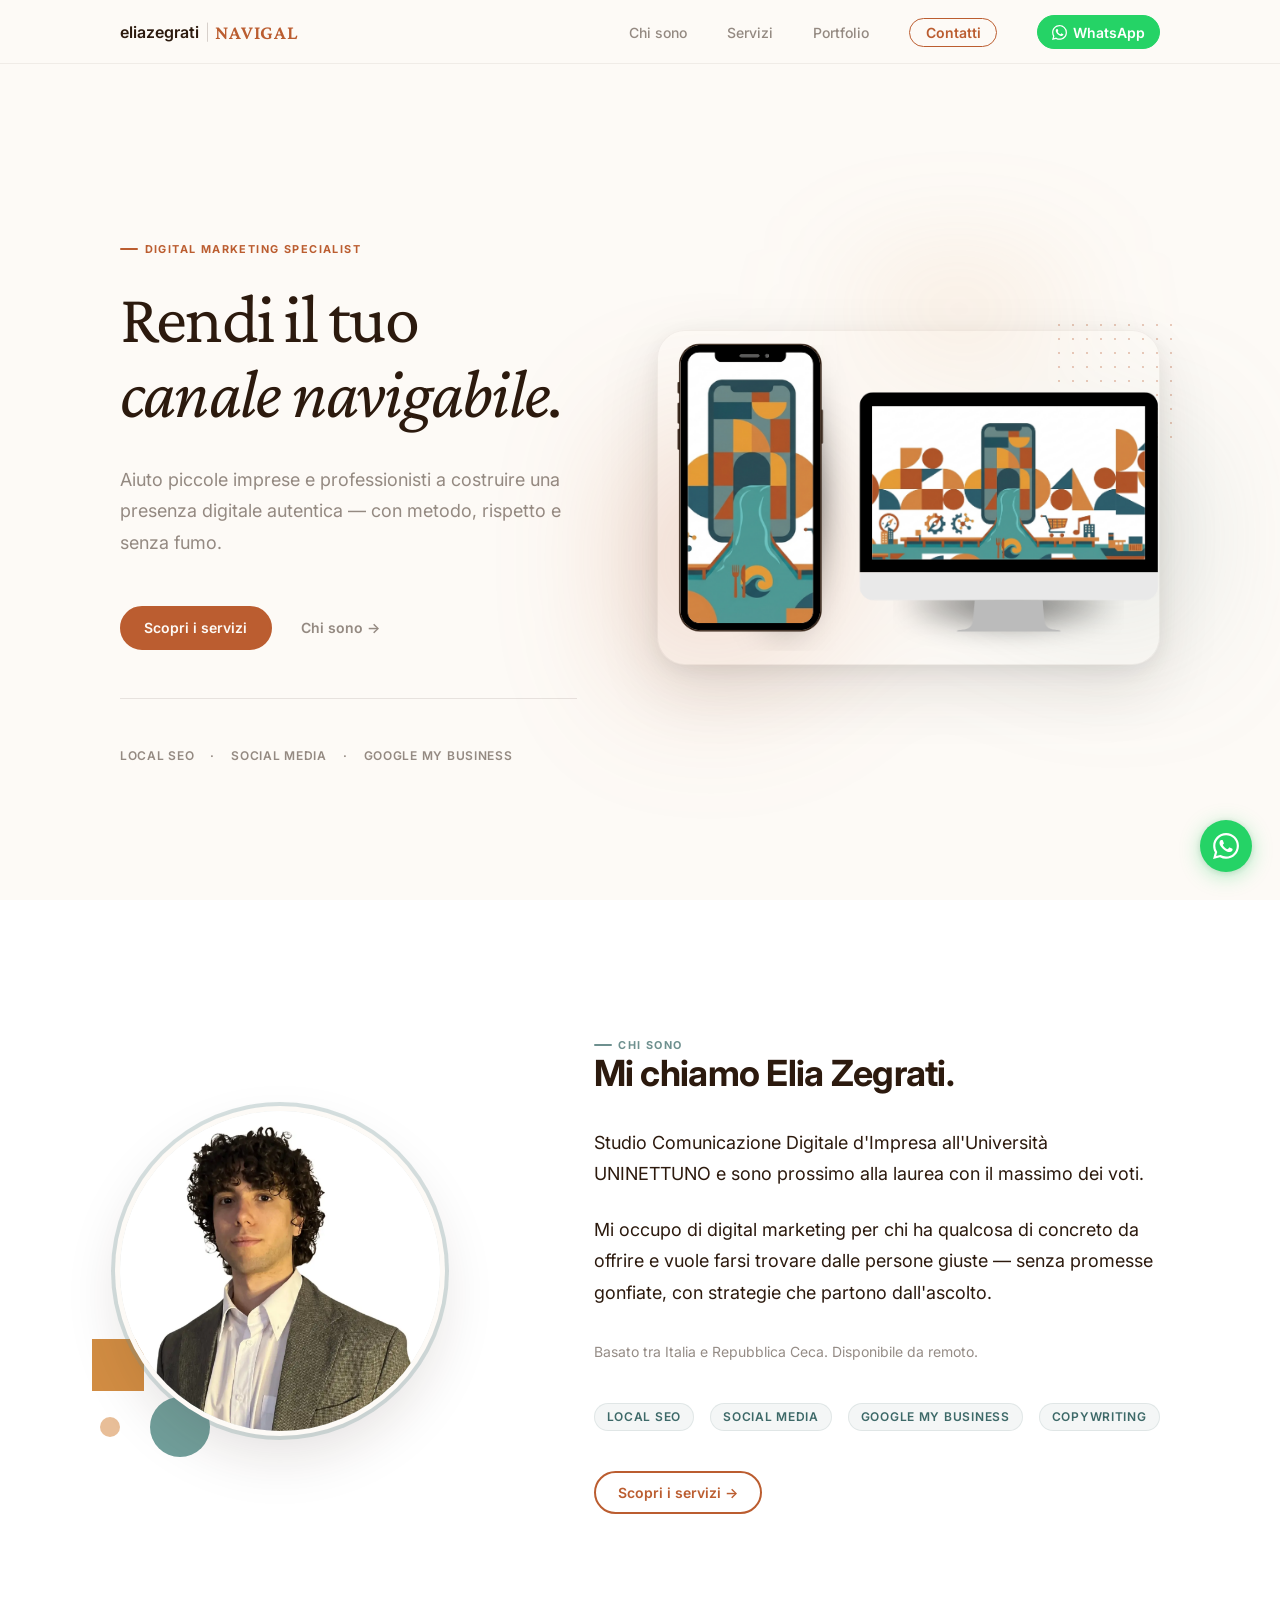
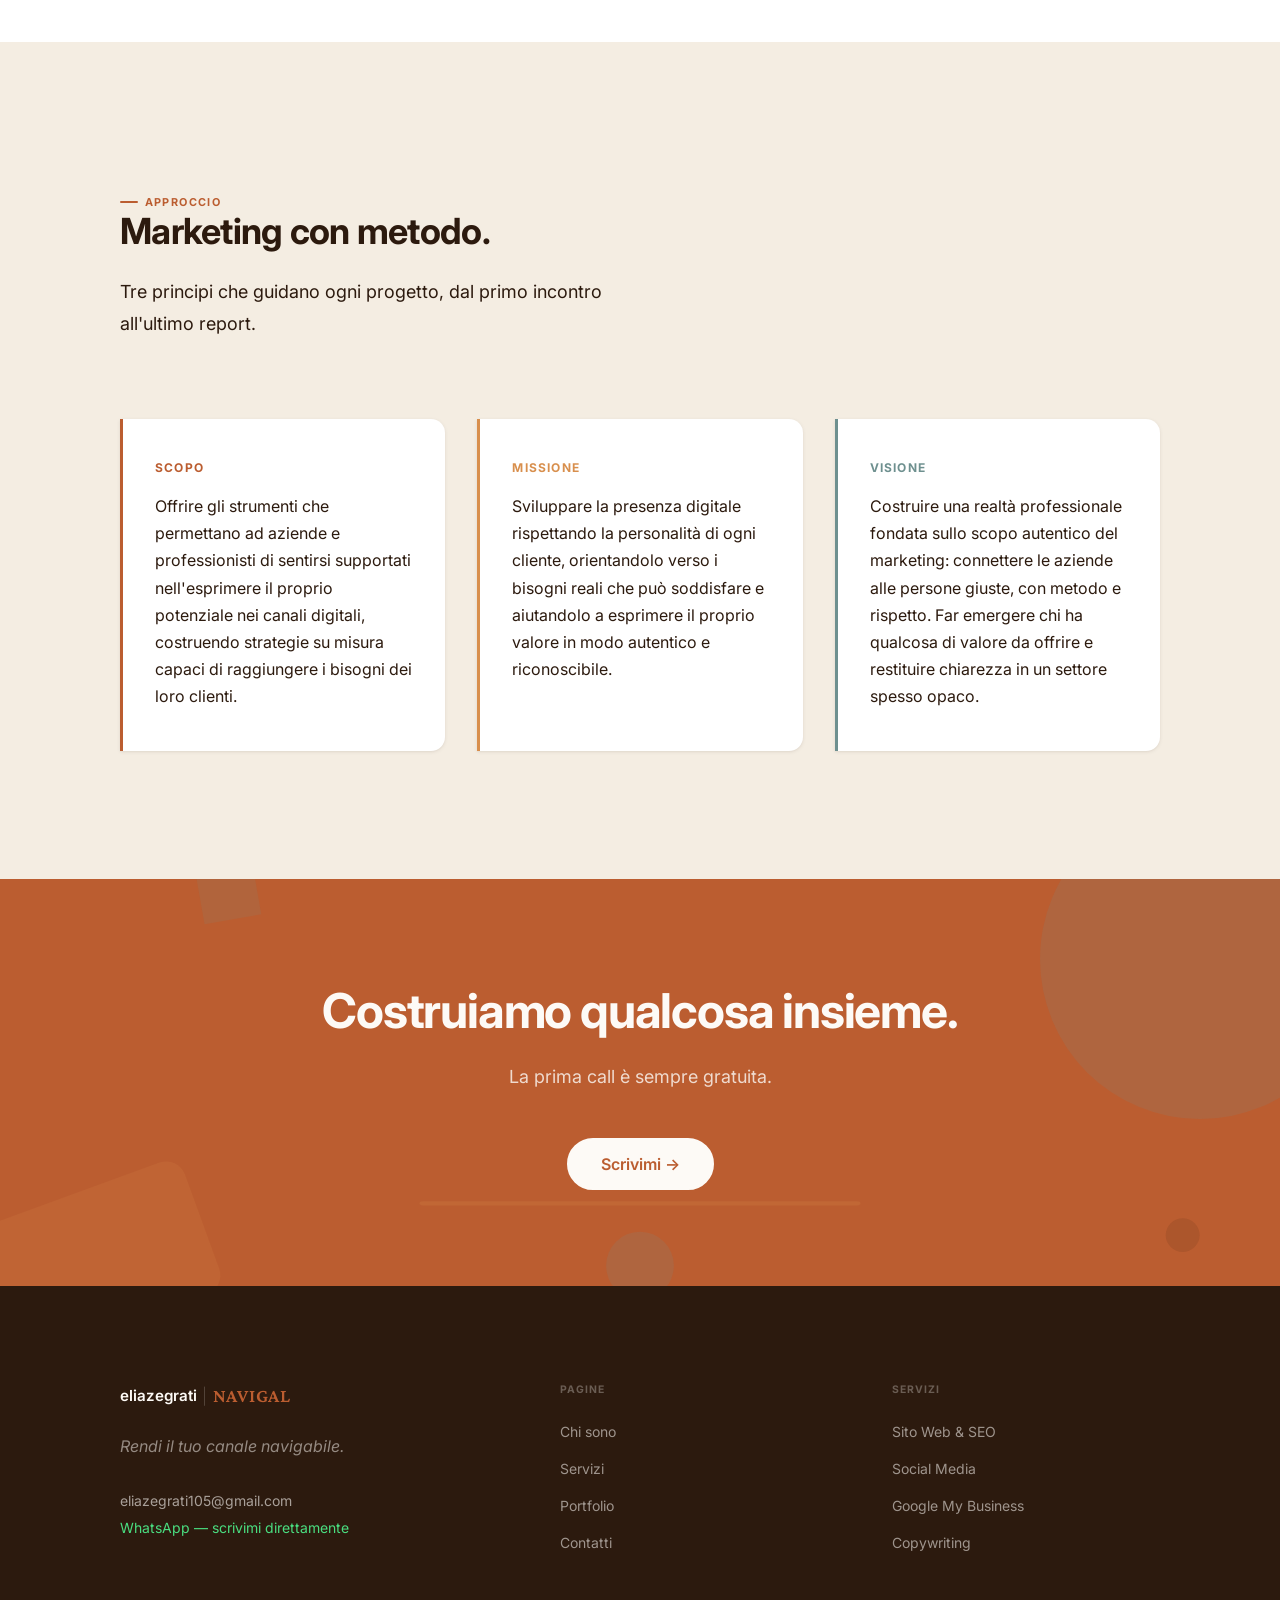
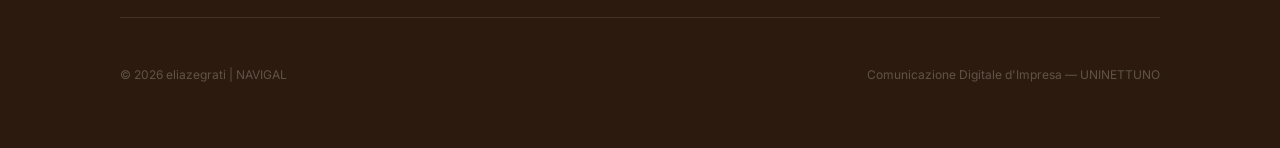
==== commit bdfc8e64: "Hero: swap to PNG, add animated glow + dot-grid effect behind illustration Co-Authored-By: Claude So" ====
--- a/index.html
+++ b/index.html
@@ -3,6 +3,7 @@
 <head>
   <meta charset="UTF-8">
   <meta name="viewport" content="width=device-width, initial-scale=1.0">
+  <script>if ('scrollRestoration' in history) history.scrollRestoration = 'manual';</script>
   <title>Elia Zegrati | NAVIGAL — Digital Marketing</title>
   <meta name="description" content="Elia Zegrati, digital marketing specialist. Local SEO, Social Media, Copywriting per piccole imprese e professionisti.">
   <link rel="preconnect" href="https://fonts.googleapis.com">
@@ -80,7 +81,7 @@
           <div class="hero-parallax-r" aria-hidden="true">
             <div class="hero-window">
               <img
-                src="assets/elia-zegrati-navigal-marketing-hero.webp"
+                src="assets/elia-zegrati-navigal-marketing-hero.png"
                 alt=""
                 class="hero-window-img"
                 fetchpriority="high"
--- a/css/components.css
+++ b/css/components.css
@@ -198,30 +198,56 @@
 .valore-card--visione  .valore-label { color: var(--verde); }
 
 /* ─────────────── TAB BAR ─── */
+.tab-bar-label {
+  display: block;
+  font-size: var(--text-xs);
+  font-weight: 700;
+  letter-spacing: 0.09em;
+  text-transform: uppercase;
+  color: var(--inchiostro-30);
+  text-align: center;
+  margin-bottom: var(--sp-2);
+}
 .tab-bar {
   display: flex;
-  gap: 4px;
+  gap: 5px;
   background: var(--inchiostro-06);
-  padding: 4px;
-  border-radius: var(--r-full);
+  padding: 5px;
+  border-radius: var(--r-xl);
   width: fit-content;
-  margin: 0 auto var(--sp-10);
+  margin: 0 auto var(--sp-8);
+  border: 1.5px solid var(--inchiostro-10);
+  box-shadow: inset 0 1px 3px rgba(44,26,14,0.05);
 }
 .tab-btn {
   font-family: var(--font-body);
   font-size: var(--text-sm);
   font-weight: 600;
-  padding: 0.45em 1.5em;
-  border-radius: var(--r-full);
+  padding: 0.65em 1.9em;
+  border-radius: calc(var(--r-xl) - 3px);
   color: var(--inchiostro-50);
-  transition: background var(--t-fast), color var(--t-fast), box-shadow var(--t-fast);
+  transition: background var(--t-base), color var(--t-base), box-shadow var(--t-base);
   white-space: nowrap;
 }
-.tab-btn.active { background: var(--bg-white); color: var(--inchiostro); box-shadow: var(--shadow-sm); }
-.tab-btn:hover:not(.active) { color: var(--inchiostro); }
+.tab-btn.active {
+  background: var(--terracotta);
+  color: var(--bg);
+  box-shadow: 0 2px 14px rgba(187,93,48,0.28), 0 1px 4px rgba(0,0,0,0.08);
+}
+.tab-btn:hover:not(.active) { color: var(--inchiostro); background: var(--inchiostro-03); }
 .tab-btn:focus-visible { outline: 2px solid var(--terracotta); outline-offset: 2px; }
 .tab-pane { display: none; }
 .tab-pane.active { display: block; }
+
+/* Bottom tab switch strip */
+.tab-switch-bottom {
+  background: var(--bg-warm);
+  border-top: 1px solid var(--inchiostro-10);
+  border-bottom: 1px solid var(--inchiostro-10);
+  padding: var(--sp-6) 0;
+  text-align: center;
+}
+.tab-switch-bottom .tab-bar { margin-bottom: 0; }
 
 /* ─────────────── PACKAGE CARDS ─── */
 .pkg-grid {
@@ -238,7 +264,7 @@
   display: flex;
   flex-direction: column;
   gap: var(--sp-3);
-  cursor: pointer;
+  cursor: default;
   transition: box-shadow var(--t-base), transform var(--t-base), border-color var(--t-base);
   position: relative;
 }
@@ -340,6 +366,68 @@
   text-align: center; display: flex; align-items: center; justify-content: center;
   gap: 5px; margin-top: auto; padding-top: var(--sp-2);
 }
+
+/* ── Expand button ── */
+.pkg-expand-btn {
+  width: 100%;
+  padding: 0.62em 1em;
+  border-radius: var(--r-lg);
+  border: 1.5px solid var(--terracotta-15);
+  background: var(--terracotta-08);
+  color: var(--terracotta);
+  font-family: var(--font-body);
+  font-size: var(--text-sm);
+  font-weight: 600;
+  cursor: pointer;
+  transition: background var(--t-fast), border-color var(--t-fast), color var(--t-fast), transform 120ms ease;
+  text-align: center;
+}
+.pkg-expand-btn:hover { background: var(--terracotta); color: var(--bg); border-color: var(--terracotta); }
+.pkg-expand-btn:active { transform: scale(0.99); }
+.pkg-expand-btn:focus-visible { outline: 2px solid var(--terracotta); outline-offset: 3px; }
+
+/* ── Card inline detail (expand/collapse) ── */
+.pkg-card-detail {
+  max-height: 0;
+  overflow: hidden;
+  transition: max-height 300ms ease-in-out;
+}
+.pkg-card-detail-inner {
+  padding-top: var(--sp-4);
+  border-top: 1px solid var(--inchiostro-10);
+  display: flex;
+  flex-direction: column;
+  gap: var(--sp-4);
+}
+.pkg-card-detail .pkg-detail-body { grid-template-columns: 1fr; }
+.pkg-card-detail-footer {
+  padding-top: var(--sp-3);
+  border-top: 1px solid var(--inchiostro-10);
+  display: flex;
+}
+.pkg-card-detail-footer .btn { width: 100%; justify-content: center; }
+
+/* Featured card overrides for inline detail */
+.pkg-card.featured .pkg-expand-btn {
+  border-color: rgba(253,250,246,0.2);
+  background: rgba(253,250,246,0.08);
+  color: var(--bg);
+}
+.pkg-card.featured .pkg-expand-btn:hover {
+  background: rgba(253,250,246,0.18);
+  border-color: rgba(253,250,246,0.35);
+}
+.pkg-card.featured .pkg-card-detail-inner { border-top-color: rgba(253,250,246,0.12); }
+.pkg-card.featured .pkg-card-detail-footer { border-top-color: rgba(253,250,246,0.12); }
+.pkg-card.featured .pkg-detail-block-label { color: rgba(253,250,246,0.35); }
+.pkg-card.featured .pkg-detail-feature { color: rgba(253,250,246,0.7); }
+.pkg-card.featured .pkg-detail-dot { background: rgba(187,93,48,0.3); color: #F4A574; }
+.pkg-card.featured .pkg-detail-analysis { background: rgba(110,144,143,0.15); border-color: rgba(110,144,143,0.25); }
+.pkg-card.featured .pkg-detail-analysis-title { color: rgba(110,144,143,0.85); }
+.pkg-card.featured .pkg-detail-analysis .pkg-detail-dot { background: rgba(110,144,143,0.2); color: rgba(110,144,143,0.85); }
+.pkg-card.featured .pkg-detail-addon { background: rgba(216,143,77,0.15); border-color: rgba(216,143,77,0.25); }
+.pkg-card.featured .pkg-detail-addon-label { color: rgba(253,250,246,0.6); }
+.pkg-card.featured .pkg-detail-addon-price { color: var(--bg); }
 .platform-tags { display: flex; flex-wrap: wrap; gap: 6px; }
 .platform-tag {
   font-size: 11px; padding: 3px 9px;
@@ -651,5 +739,34 @@
 @media (max-width: 640px) {
   .footer-grid { grid-template-columns: 1fr; gap: var(--sp-6); }
   .footer-bottom { flex-direction: column; text-align: center; }
-  .tab-bar { width: 100%; justify-content: center; }
-}
+  .tab-bar { width: 100%; justify-content: stretch; }
+  .tab-btn { flex: 1; text-align: center; padding-left: 0.8em; padding-right: 0.8em; }
+
+  /* Label categoria: cornice arrotondata mobile-only */
+  .tab-bar-label {
+    width: fit-content;
+    margin: 0 auto var(--sp-3);
+    padding: 0.4em 1.3em;
+    background: rgba(255,255,255,0.85);
+    border: 1.5px solid var(--inchiostro-20);
+    border-radius: var(--r-lg);
+  }
+
+  /* Case card mobile fixes */
+  .case-card-body { padding: var(--sp-3) var(--sp-3); }
+  .case-details-inner { padding: var(--sp-3); gap: var(--sp-4); }
+  .case-stats-grid {
+    grid-template-columns: repeat(3, 1fr) !important;
+    gap: var(--sp-3) !important;
+    width: 100% !important;
+  }
+  .case-links {
+    flex-direction: column;
+    gap: var(--sp-2);
+  }
+  .case-links .btn {
+    width: 100%;
+    min-height: 48px;
+    justify-content: center;
+  }
+}
--- a/css/layout.css
+++ b/css/layout.css
@@ -30,6 +30,43 @@
 /* Wrapper parallax — JS muove questi a velocità diverse */
 .hero-parallax-l,
 .hero-parallax-r { will-change: transform; }
+
+/* ── Glow + decorazione dietro la finestra illustrazione ── */
+.hero-parallax-r { position: relative; }
+
+.hero-parallax-r::before {
+  content: '';
+  position: absolute;
+  inset: -80px -60px;
+  background:
+    radial-gradient(ellipse 60% 70% at 18% 62%, rgba(187,93,48,0.22) 0%, transparent 58%),
+    radial-gradient(ellipse 72% 62% at 84% 58%, rgba(110,144,143,0.17) 0%, transparent 55%),
+    radial-gradient(ellipse 50% 52% at 58% 8%,  rgba(216,143,77,0.15) 0%, transparent 50%);
+  filter: blur(52px);
+  z-index: -1;
+  pointer-events: none;
+  animation: heroGlowBreath 9s ease-in-out infinite alternate;
+}
+
+/* Dot grid — visibile sui bordi fuori dalla cornice */
+.hero-parallax-r::after {
+  content: '';
+  position: absolute;
+  top: -12px;
+  right: -22px;
+  width: 130px;
+  height: 130px;
+  background-image: radial-gradient(circle, rgba(187,93,48,0.30) 1.5px, transparent 1.5px);
+  background-size: 14px 14px;
+  z-index: -1;
+  pointer-events: none;
+  border-radius: 4px;
+}
+
+@keyframes heroGlowBreath {
+  0%   { opacity: 0.72; transform: scale(1)    translate(0,   0); }
+  100% { opacity: 1;    transform: scale(1.09) translate(-6px, -10px); }
+}
 
 .hero-content { max-width: 500px; }
 
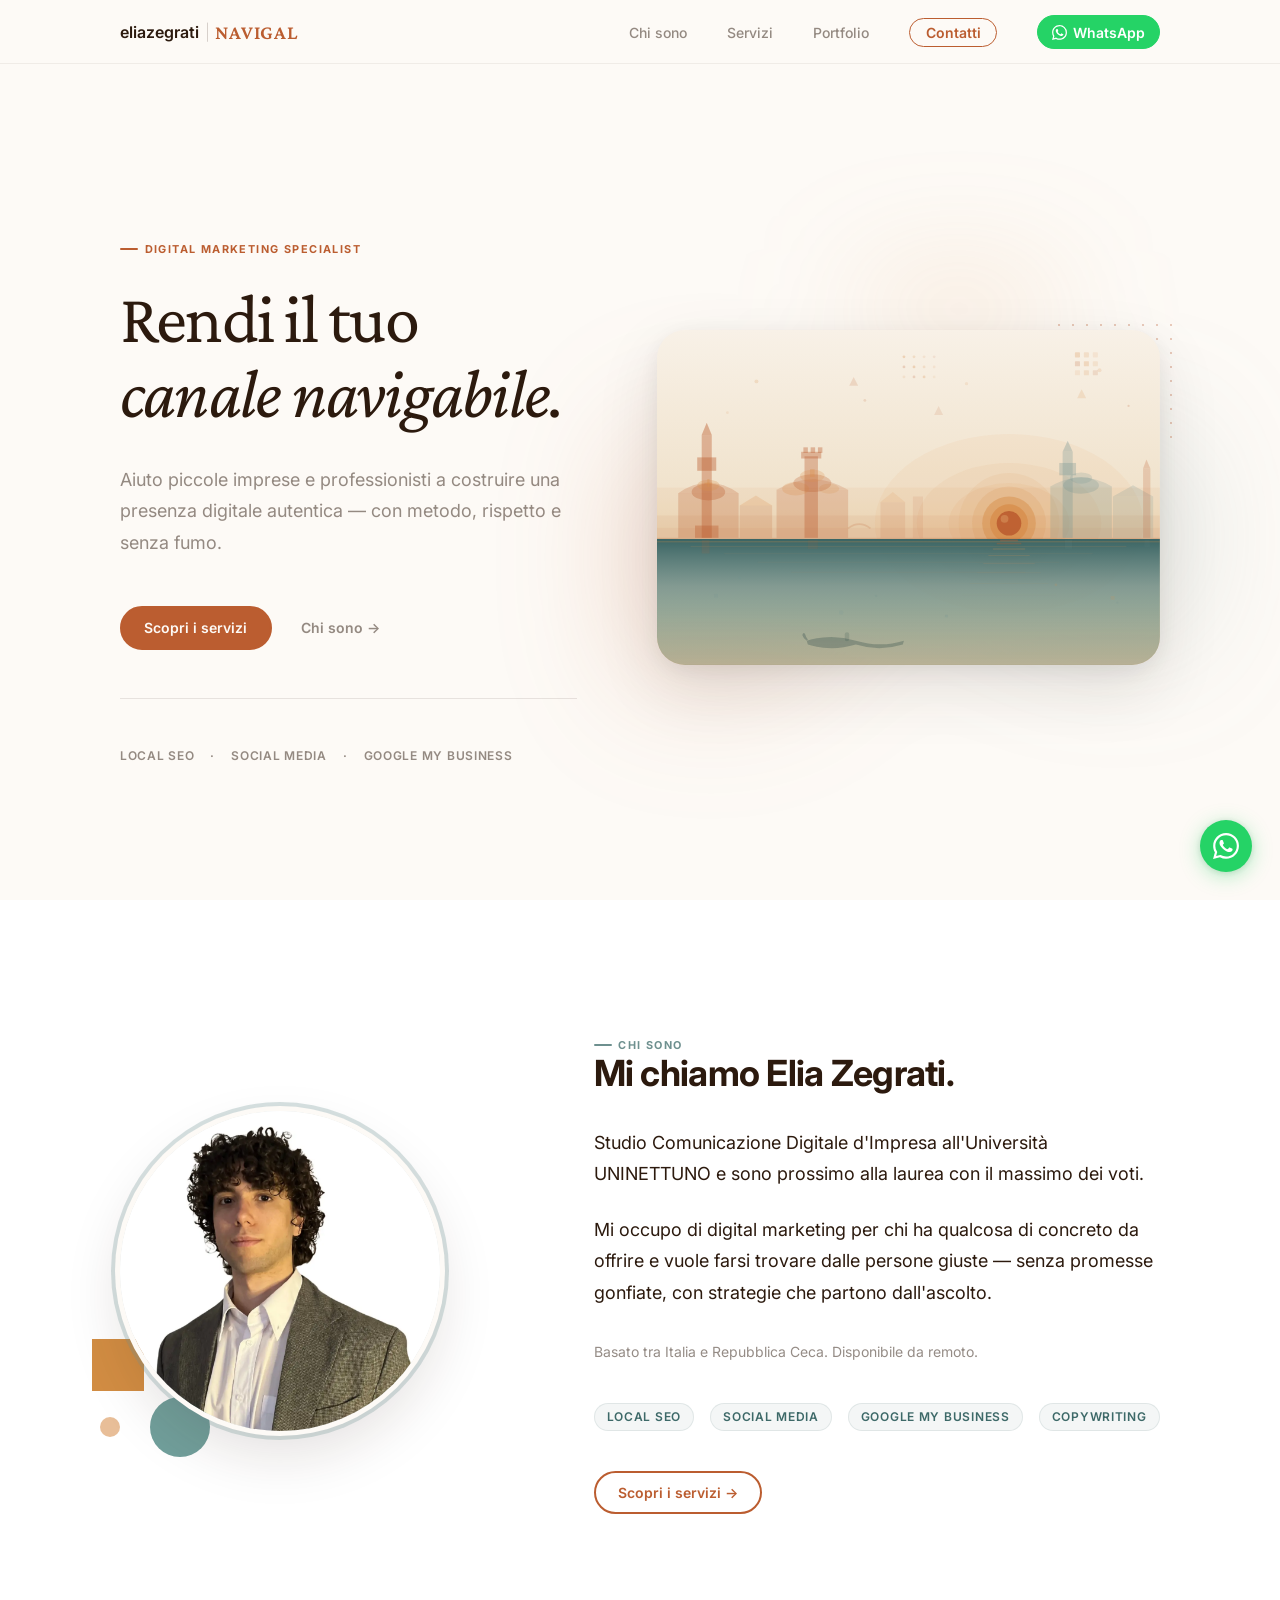
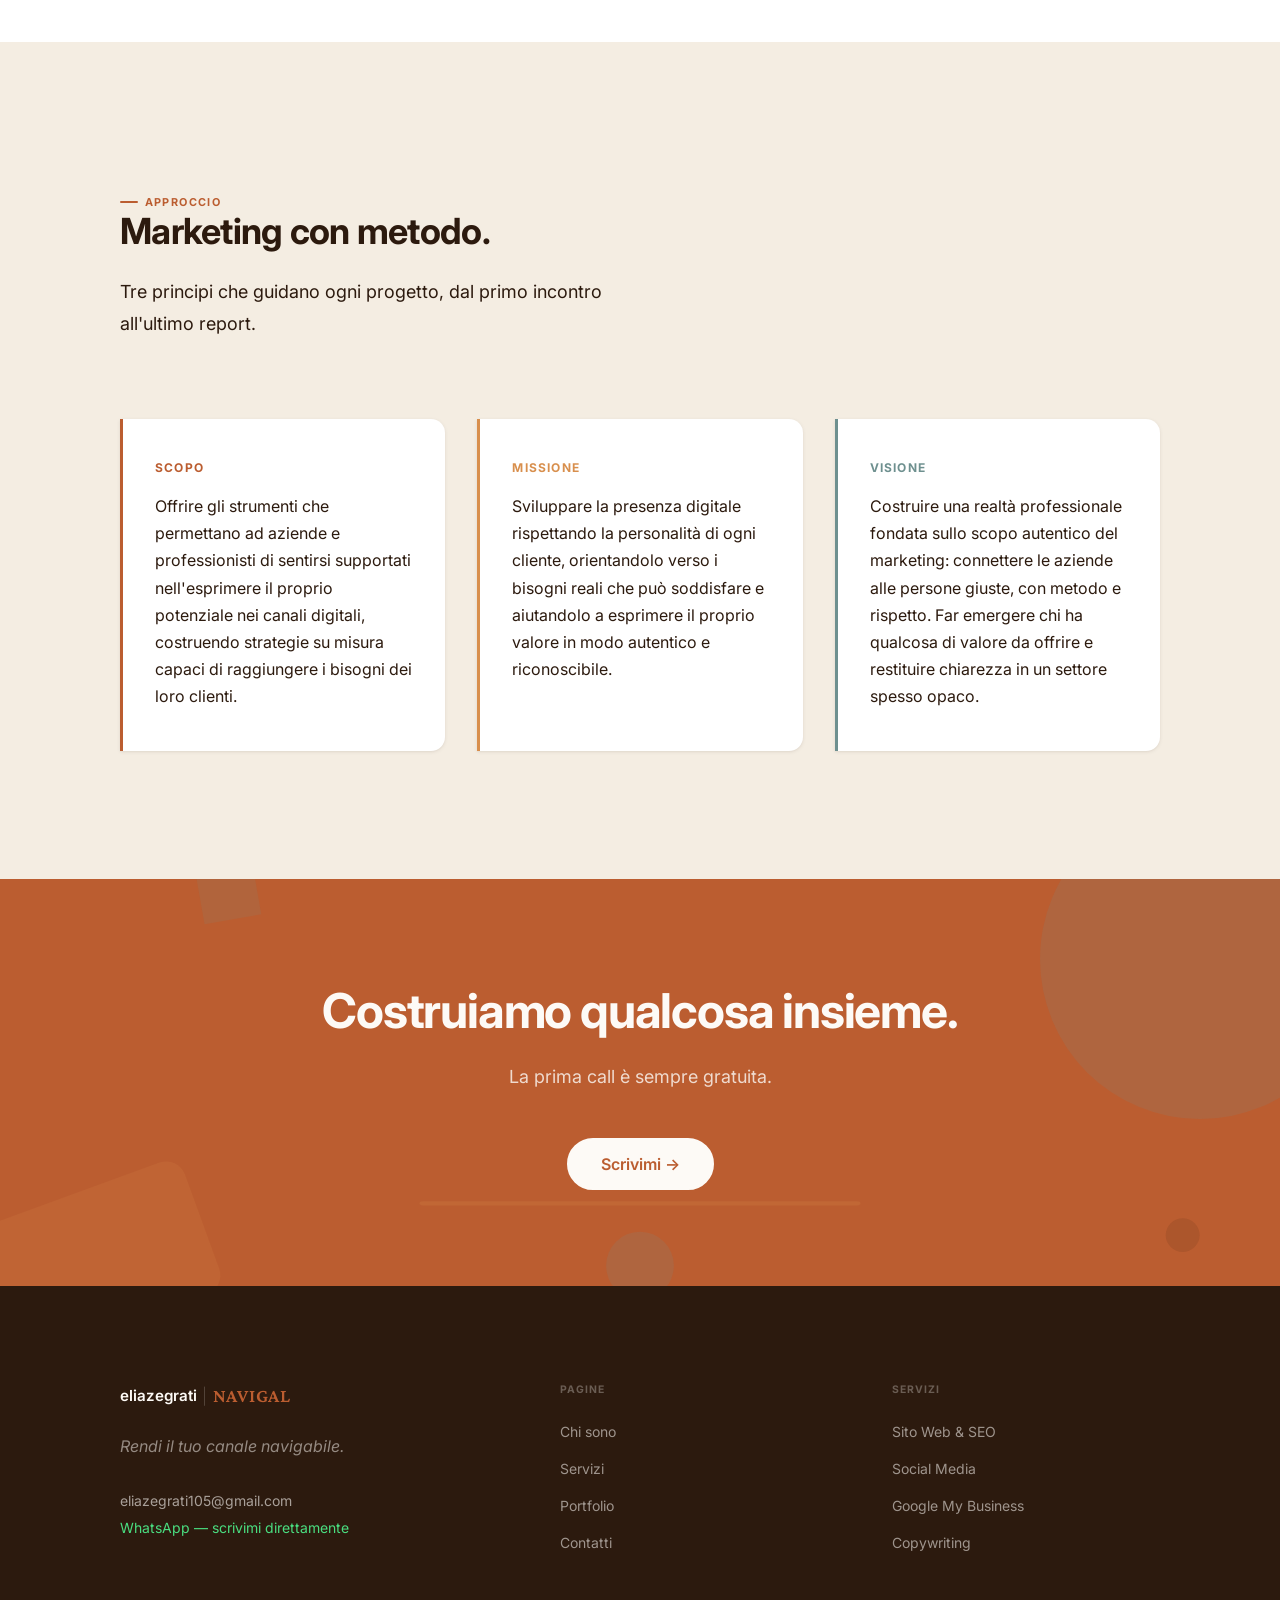
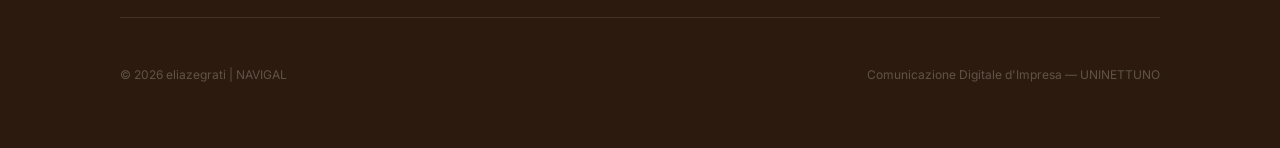
==== commit 5dfe9c10: "Hero: sostituisce immagine con SVG tramonto veneziano inline Illustrazione geometrica modulare — cam" ====
--- a/index.html
+++ b/index.html
@@ -80,13 +80,189 @@
           <!-- Finestra illustrazione — scorrimento più lento -->
           <div class="hero-parallax-r" aria-hidden="true">
             <div class="hero-window">
-              <img
-                src="assets/elia-zegrati-navigal-marketing-hero.png"
-                alt=""
-                class="hero-window-img"
-                fetchpriority="high"
-                decoding="async"
-              >
+              <!-- SVG: Tramonto veneziano geometrico — inline, no file esterni -->
+              <svg viewBox="0 0 900 600" xmlns="http://www.w3.org/2000/svg"
+                   style="display:block;width:100%;height:100%;"
+                   preserveAspectRatio="xMidYMid meet" aria-hidden="true">
+                <defs>
+                  <linearGradient id="vz-sky" x1="0" y1="0" x2="0" y2="1">
+                    <stop offset="0%"   stop-color="#F8F1E7"/>
+                    <stop offset="50%"  stop-color="#F0E2CB"/>
+                    <stop offset="82%"  stop-color="#E5C898"/>
+                    <stop offset="100%" stop-color="#D88F4D" stop-opacity="0.65"/>
+                  </linearGradient>
+                  <linearGradient id="vz-water" x1="0" y1="0" x2="0" y2="1">
+                    <stop offset="0%"   stop-color="#3A6463"/>
+                    <stop offset="38%"  stop-color="#6E908F" stop-opacity="0.82"/>
+                    <stop offset="100%" stop-color="#7AADA9" stop-opacity="0.42"/>
+                  </linearGradient>
+                </defs>
+
+                <!-- ── CIELO ── -->
+                <rect width="900" height="600" fill="url(#vz-sky)"/>
+                <!-- Fasce atmosferiche calde verso l'orizzonte -->
+                <rect x="0" y="282" width="900" height="90"  fill="#D88F4D" opacity="0.08"/>
+                <rect x="0" y="332" width="900" height="46"  fill="#BB5D30" opacity="0.07"/>
+                <rect x="0" y="354" width="900" height="22"  fill="#BB5D30" opacity="0.06"/>
+                <!-- Alone ambientale del sole -->
+                <ellipse cx="630" cy="346" rx="240" ry="160" fill="#D88F4D" opacity="0.07"/>
+                <ellipse cx="630" cy="346" rx="165" ry="108" fill="#D88F4D" opacity="0.08"/>
+                <ellipse cx="630" cy="346" rx="108" ry="72"  fill="#D88F4D" opacity="0.09"/>
+
+                <!-- ── SOLE — cerchi concentrici modulari ── -->
+                <circle cx="630" cy="346" r="90"  fill="#D88F4D" opacity="0.10"/>
+                <circle cx="630" cy="346" r="66"  fill="#D88F4D" opacity="0.18"/>
+                <circle cx="630" cy="346" r="48"  fill="#D88F4D" opacity="0.50"/>
+                <circle cx="630" cy="346" r="34"  fill="#D88F4D" opacity="0.82"/>
+                <circle cx="630" cy="346" r="22"  fill="#BB5D30" opacity="0.90"/>
+                <circle cx="622" cy="338" r="7"   fill="#F2C88A" opacity="0.28"/>
+
+                <!-- ── LINEA ORIZZONTE ── -->
+                <rect x="0" y="372" width="900" height="1.5" fill="#BB5D30" opacity="0.30"/>
+                <rect x="0" y="373.5" width="900" height="1" fill="#D88F4D" opacity="0.22"/>
+
+                <!-- ── ACQUA ── -->
+                <rect x="0" y="374" width="900" height="226" fill="url(#vz-water)"/>
+                <!-- Striature di luce sull'acqua -->
+                <rect x="0"   y="378" width="900" height="2"   fill="#D88F4D" opacity="0.28"/>
+                <rect x="60"  y="387" width="780" height="1.5" fill="#D88F4D" opacity="0.16"/>
+                <rect x="120" y="400" width="660" height="1"   fill="#D88F4D" opacity="0.11"/>
+                <rect x="180" y="415" width="540" height="1"   fill="#D88F4D" opacity="0.08"/>
+                <rect x="240" y="433" width="420" height="1"   fill="#D88F4D" opacity="0.06"/>
+                <rect x="300" y="453" width="300" height="0.5" fill="#D88F4D" opacity="0.04"/>
+
+                <!-- ══ ARCHITETTURE VENEZIANE — sagome geometriche ══ -->
+
+                <!-- ─ Cluster sinistro ─ -->
+                <!-- Campanile sottile -->
+                <polygon points="80,188 89,166 98,188"        fill="#BB5D30" opacity="0.44"/>
+                <rect x="80"  y="188" width="18" height="184" fill="#BB5D30" opacity="0.40"/>
+                <rect x="72"  y="228" width="34" height="24"  fill="#BB5D30" opacity="0.42"/>
+                <rect x="68"  y="350" width="42" height="22"  fill="#BB5D30" opacity="0.38"/>
+                <!-- Chiesa con cupola -->
+                <rect x="38"  y="292" width="108" height="80" fill="#BB5D30" opacity="0.26"/>
+                <path d="M38,292 Q92,255 146,292 Z"           fill="#BB5D30" opacity="0.24"/>
+                <ellipse cx="92" cy="290" rx="30" ry="15"     fill="#BB5D30" opacity="0.32"/>
+                <ellipse cx="92" cy="278" rx="20" ry="10"     fill="#D88F4D" opacity="0.28"/>
+                <rect x="90"  y="267" width="4"  height="14"  fill="#D88F4D" opacity="0.38"/>
+                <rect x="85"  y="273" width="14" height="3"   fill="#D88F4D" opacity="0.38"/>
+                <!-- Palazzetto laterale -->
+                <rect x="148" y="314" width="58" height="58"  fill="#BB5D30" opacity="0.18"/>
+                <polygon points="148,314 177,296 206,314"      fill="#D88F4D" opacity="0.22"/>
+
+                <!-- ─ Cluster centrale ─ -->
+                <!-- Torre con merli -->
+                <rect x="264" y="226" width="24" height="146" fill="#BB5D30" opacity="0.36"/>
+                <rect x="258" y="218" width="36" height="12"  fill="#BB5D30" opacity="0.38"/>
+                <rect x="262" y="210" width="8"  height="10"  fill="#BB5D30" opacity="0.38"/>
+                <rect x="275" y="210" width="8"  height="10"  fill="#BB5D30" opacity="0.38"/>
+                <rect x="288" y="210" width="8"  height="10"  fill="#BB5D30" opacity="0.38"/>
+                <!-- Grande chiesa -->
+                <rect x="214" y="286" width="128" height="86" fill="#BB5D30" opacity="0.22"/>
+                <path d="M214,286 Q278,248 342,286 Z"          fill="#BB5D30" opacity="0.20"/>
+                <!-- Tre cupole -->
+                <ellipse cx="248" cy="284" rx="24" ry="12"    fill="#D88F4D" opacity="0.24"/>
+                <ellipse cx="308" cy="284" rx="18" ry="9"     fill="#D88F4D" opacity="0.20"/>
+                <ellipse cx="278" cy="274" rx="34" ry="16"    fill="#BB5D30" opacity="0.28"/>
+                <ellipse cx="278" cy="261" rx="22" ry="11"    fill="#D88F4D" opacity="0.24"/>
+                <rect x="274" y="249" width="8"  height="14"  fill="#D88F4D" opacity="0.32"/>
+                <!-- Arco ponte -->
+                <path d="M342,355 Q362,340 382,355" stroke="#BB5D30" stroke-width="3" fill="none" opacity="0.18"/>
+
+                <!-- ─ Transizione (davanti al sole, più tenue) ─ -->
+                <rect x="400" y="308" width="44" height="64"  fill="#BB5D30" opacity="0.12"/>
+                <polygon points="400,308 422,290 444,308"      fill="#D88F4D" opacity="0.14"/>
+                <rect x="458" y="298" width="18" height="74"  fill="#BB5D30" opacity="0.10"/>
+
+                <!-- ─ Cluster destro — tonalità verde ─ -->
+                <!-- Campanile destro -->
+                <polygon points="726,218 735,198 744,218"      fill="#6E908F" opacity="0.32"/>
+                <rect x="726" y="218" width="18" height="154"  fill="#6E908F" opacity="0.28"/>
+                <rect x="720" y="238" width="30" height="22"   fill="#6E908F" opacity="0.30"/>
+                <!-- Palazzo con cupola -->
+                <rect x="704" y="280" width="110" height="92"  fill="#6E908F" opacity="0.22"/>
+                <path d="M704,280 Q759,248 814,280 Z"           fill="#6E908F" opacity="0.20"/>
+                <ellipse cx="759" cy="278" rx="32" ry="15"     fill="#6E908F" opacity="0.24"/>
+                <ellipse cx="759" cy="265" rx="20" ry="10"     fill="#6E908F" opacity="0.20"/>
+                <!-- Edificio estremo destro -->
+                <rect x="816" y="298" width="72" height="74"   fill="#6E908F" opacity="0.18"/>
+                <polygon points="816,298 852,278 888,298"       fill="#6E908F" opacity="0.20"/>
+                <rect x="870" y="248" width="13" height="124"  fill="#BB5D30" opacity="0.22"/>
+                <polygon points="870,248 876,232 883,248"       fill="#BB5D30" opacity="0.24"/>
+
+                <!-- ══ RIFLESSI SULL'ACQUA ══ -->
+                <!-- Colonna di luce del sole — si allarga scendendo -->
+                <rect x="614" y="375" width="32"  height="3"   fill="#BB5D30" opacity="0.42"/>
+                <rect x="608" y="381" width="44"  height="2.5" fill="#BB5D30" opacity="0.32"/>
+                <rect x="601" y="391" width="58"  height="2"   fill="#D88F4D" opacity="0.26"/>
+                <rect x="593" y="403" width="74"  height="1.5" fill="#D88F4D" opacity="0.20"/>
+                <rect x="584" y="417" width="92"  height="1.5" fill="#D88F4D" opacity="0.14"/>
+                <rect x="573" y="434" width="114" height="1"   fill="#D88F4D" opacity="0.10"/>
+                <rect x="560" y="453" width="140" height="1"   fill="#D88F4D" opacity="0.07"/>
+                <rect x="545" y="474" width="170" height="0.5" fill="#D88F4D" opacity="0.04"/>
+                <!-- Riflessi edifici -->
+                <rect x="80"  y="376" width="14"  height="24"  fill="#BB5D30" opacity="0.12"/>
+                <rect x="270" y="376" width="18"  height="16"  fill="#BB5D30" opacity="0.09"/>
+                <rect x="730" y="376" width="13"  height="15"  fill="#6E908F" opacity="0.09"/>
+                <rect x="872" y="376" width="10"  height="13"  fill="#6E908F" opacity="0.07"/>
+
+                <!-- ─ Gondola ─ -->
+                <path d="M268,556 Q312,543 356,556 Q400,569 442,556 L440,563 Q398,576 356,563 Q312,576 270,563 Z"
+                      fill="#2C4847" opacity="0.30"/>
+                <path d="M268,556 Q262,553 260,546 Q262,540 265,544 Q267,551 270,554 Z"
+                      fill="#2C4847" opacity="0.30"/>
+                <rect x="336" y="541" width="8" height="16" rx="4" fill="#2C4847" opacity="0.18"/>
+
+                <!-- ══ MODULI DECORATIVI ══ -->
+
+                <!-- Griglia di cerchi — cielo centrale alto -->
+                <circle cx="442" cy="48"  r="2.5" fill="#D88F4D" opacity="0.30"/>
+                <circle cx="460" cy="48"  r="2.5" fill="#D88F4D" opacity="0.20"/>
+                <circle cx="478" cy="48"  r="2.5" fill="#D88F4D" opacity="0.13"/>
+                <circle cx="496" cy="48"  r="2.5" fill="#BB5D30" opacity="0.10"/>
+                <circle cx="442" cy="66"  r="2.5" fill="#BB5D30" opacity="0.22"/>
+                <circle cx="460" cy="66"  r="2.5" fill="#D88F4D" opacity="0.30"/>
+                <circle cx="478" cy="66"  r="2.5" fill="#D88F4D" opacity="0.18"/>
+                <circle cx="496" cy="66"  r="2.5" fill="#D88F4D" opacity="0.12"/>
+                <circle cx="442" cy="84"  r="2.5" fill="#D88F4D" opacity="0.14"/>
+                <circle cx="460" cy="84"  r="2.5" fill="#BB5D30" opacity="0.20"/>
+                <circle cx="478" cy="84"  r="2.5" fill="#D88F4D" opacity="0.26"/>
+                <circle cx="496" cy="84"  r="2.5" fill="#D88F4D" opacity="0.10"/>
+
+                <!-- Punti accentuali nel cielo -->
+                <circle cx="178" cy="92"  r="3.5" fill="#D88F4D" opacity="0.20"/>
+                <circle cx="372" cy="126" r="2.5" fill="#BB5D30" opacity="0.16"/>
+                <circle cx="792" cy="72"  r="3.5" fill="#D88F4D" opacity="0.18"/>
+                <circle cx="844" cy="136" r="2"   fill="#BB5D30" opacity="0.20"/>
+                <circle cx="554" cy="96"  r="3"   fill="#D88F4D" opacity="0.14"/>
+                <circle cx="126" cy="148" r="2.5" fill="#D88F4D" opacity="0.13"/>
+
+                <!-- Triangoli modulari — accento direzionale -->
+                <polygon points="352,84  360,100 344,100" fill="#BB5D30" opacity="0.16"/>
+                <polygon points="760,106 768,122 752,122" fill="#D88F4D" opacity="0.18"/>
+                <polygon points="504,136 512,152 496,152" fill="#BB5D30" opacity="0.13"/>
+
+                <!-- Griglia di quadrati — angolo in alto a destra -->
+                <rect x="748" y="40"  width="9" height="9" rx="1" fill="#D88F4D" opacity="0.26"/>
+                <rect x="764" y="40"  width="9" height="9" rx="1" fill="#D88F4D" opacity="0.18"/>
+                <rect x="780" y="40"  width="9" height="9" rx="1" fill="#D88F4D" opacity="0.12"/>
+                <rect x="748" y="56"  width="9" height="9" rx="1" fill="#BB5D30" opacity="0.20"/>
+                <rect x="764" y="56"  width="9" height="9" rx="1" fill="#D88F4D" opacity="0.24"/>
+                <rect x="780" y="56"  width="9" height="9" rx="1" fill="#D88F4D" opacity="0.14"/>
+                <rect x="748" y="72"  width="9" height="9" rx="1" fill="#D88F4D" opacity="0.12"/>
+                <rect x="764" y="72"  width="9" height="9" rx="1" fill="#D88F4D" opacity="0.18"/>
+                <rect x="780" y="72"  width="9" height="9" rx="1" fill="#BB5D30" opacity="0.15"/>
+
+                <!-- Dettagli geometrici sull'acqua -->
+                <circle cx="148" cy="444" r="2.5" fill="#6E908F" opacity="0.22"/>
+                <circle cx="392" cy="476" r="2"   fill="#6E908F" opacity="0.18"/>
+                <circle cx="518" cy="512" r="3"   fill="#6E908F" opacity="0.20"/>
+                <circle cx="714" cy="456" r="2.5" fill="#D88F4D" opacity="0.16"/>
+                <circle cx="824" cy="488" r="2"   fill="#6E908F" opacity="0.14"/>
+                <rect x="102" y="472" width="7" height="7" rx="1" fill="#6E908F" opacity="0.16"/>
+                <rect x="326" y="502" width="7" height="7" rx="1" fill="#6E908F" opacity="0.13"/>
+                <rect x="812" y="476" width="7" height="7" rx="1" fill="#D88F4D" opacity="0.15"/>
+              </svg>
             </div>
           </div>
 
--- a/css/layout.css
+++ b/css/layout.css
@@ -140,16 +140,11 @@
     0 6px 24px rgba(44,26,14,0.07),
     inset 0 0 0 1px rgba(44,26,14,0.05);
 }
-.hero-window-img {
+.hero-window-img,
+.hero-window svg {
   display: block;
   width: 100%;
   height: 100%;
-  object-fit: cover;
-  /* Centra sul telefono (≈ 50% orizzontale, leggermente salito) */
-  object-position: 52% 38%;
-  /* Massima qualità di rendering */
-  image-rendering: auto;
-  -webkit-font-smoothing: antialiased;
 }
 
 /* Animazioni di entrata */
@@ -283,19 +278,21 @@
   .valori-grid { grid-template-columns: 1fr; }
   .two-col-intro { grid-template-columns: 1fr; }
 }
+@media (max-width: 900px) {
+  .hero-parallax-r::after { display: none; }
+}
 @media (max-width: 600px) {
   .hero-headline { font-size: clamp(2rem, 9vw, 2.8rem); }
   .section { padding: var(--sp-10) 0; }
   .section--lg { padding: var(--sp-10) 0 var(--sp-12); }
-  /* Mobile: cornice piccola smussata sotto il copy */
+  .hero-parallax-r::before { display: none; }
+  /* Mobile: cornice sotto il copy */
   .hero-window {
-    max-width: 260px;
-    aspect-ratio: 4 / 3;
+    max-width: 320px;
+    aspect-ratio: 3 / 2;
     border-radius: var(--r-xl);
     margin: 0 auto;
     box-shadow: 0 10px 36px rgba(44,26,14,0.10);
   }
-  .hero-window-img {
-    object-position: 52% 30%;
-  }
-}
+}
+
